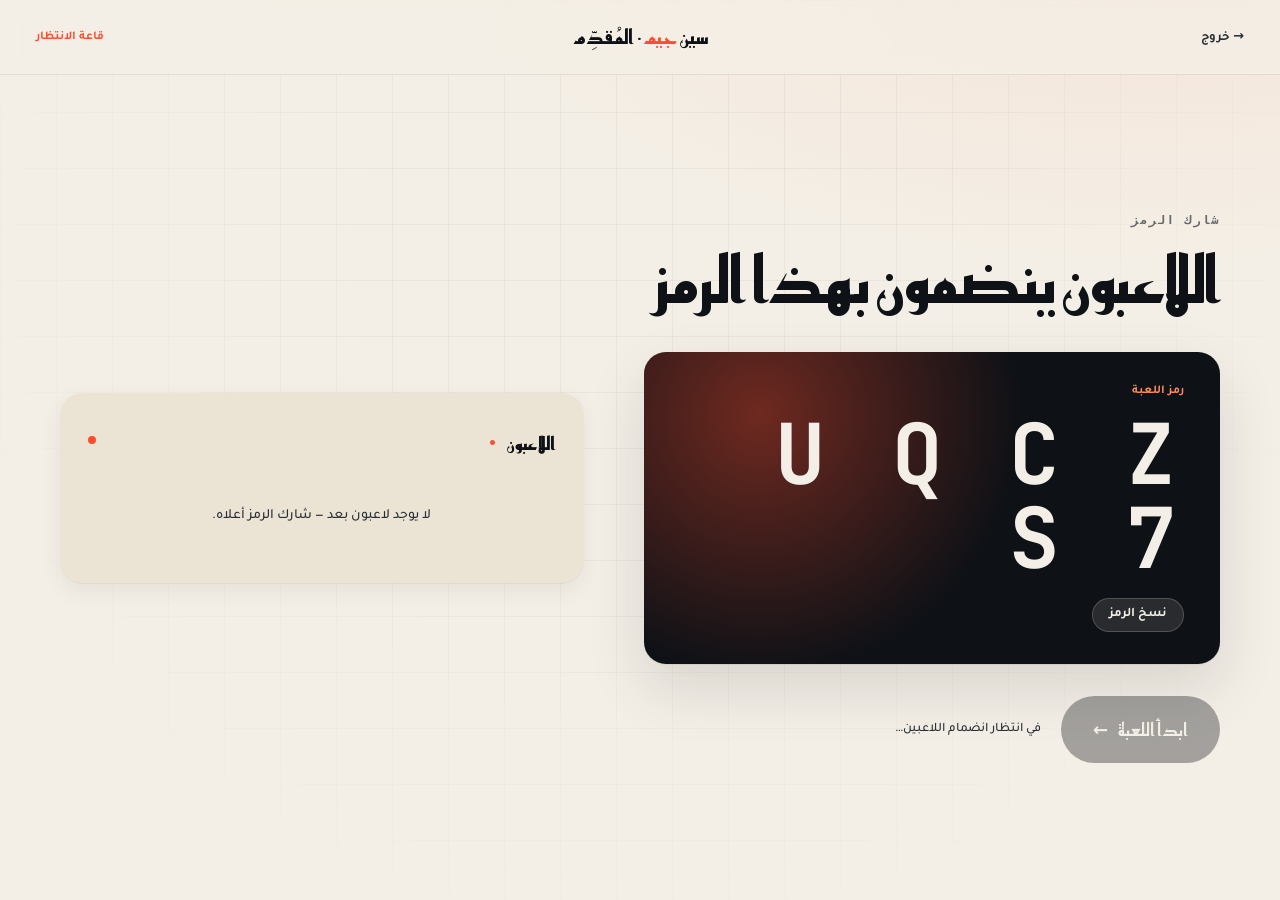
==== host.html @ e853a256 "Add files via upload" ====
<!DOCTYPE html>
<html lang="ar" dir="rtl">
<head>
<meta charset="UTF-8" />
<meta name="viewport" content="width=device-width, initial-scale=1.0" />
<title>المُقدِّم · سين جيم</title>
<link rel="preconnect" href="https://fonts.googleapis.com">
<link rel="preconnect" href="https://fonts.gstatic.com" crossorigin>
<link href="https://fonts.googleapis.com/css2?family=Tajawal:wght@400;500;700;800;900&family=Reem+Kufi:wght@400;500;700&family=JetBrains+Mono:wght@400;700&display=swap" rel="stylesheet">
<link rel="stylesheet" href="style.css" />
</head>
<body class="page-host">

<div class="bg-grid" aria-hidden="true"></div>

<!-- =========== الانتظار ============ -->
<section class="screen screen--lobby" data-screen="lobby">
  <header class="host-top">
    <a href="index.html" class="host-top__back">→ خروج</a>
    <span class="host-top__title">سين <em>جيم</em> · المُقدِّم</span>
    <span class="host-top__round">قاعة الانتظار</span>
  </header>

  <div class="lobby-grid">
    <div class="lobby-grid__left">
      <p class="eyebrow eyebrow--light">شارك الرمز</p>
      <h1 class="lobby-headline">اللاعبون ينضمون بهذا الرمز</h1>

      <div class="code-display">
        <span class="code-display__label">رمز اللعبة</span>
        <div class="code-display__digits" id="gameCodeDisplay">— — — — — —</div>
        <button class="code-display__copy" id="copyCodeBtn">نسخ الرمز</button>
      </div>

      <div class="lobby-actions">
        <button class="btn btn--primary btn--lg" id="startGameBtn" disabled>
          <span class="btn__label">ابدأ اللعبة</span>
          <span class="btn__arrow">←</span>
        </button>
        <span class="lobby-hint" id="lobbyHint">في انتظار انضمام اللاعبين…</span>
      </div>
    </div>

    <div class="lobby-grid__right">
      <div class="players-card">
        <div class="players-card__head">
          <h2>اللاعبون <span id="playerCount">٠</span></h2>
          <span class="dot dot--live"></span>
        </div>
        <ul class="players-list" id="playersList">
          <li class="players-empty">لا يوجد لاعبون بعد — شارك الرمز أعلاه.</li>
        </ul>
      </div>
    </div>
  </div>
</section>


<!-- =========== السؤال ============ -->
<section class="screen screen--question hidden" data-screen="question">
  <header class="host-top">
    <span class="host-top__round" id="qRoundLabel">السؤال ١ / ١٠</span>
    <span class="host-top__title">سين <em>جيم</em></span>
    <span class="host-top__cat" id="qCategoryBadge">الفئة</span>
  </header>

  <div class="question-stage">
    <div class="question-stage__header">
      <div class="qmeta">
        <span class="qmeta__diff" id="qDifficulty">سهل</span>
        <span class="qmeta__sep">·</span>
        <span class="qmeta__cat" id="qCategory">عام</span>
      </div>

      <div class="timer">
        <svg class="timer__ring" viewBox="0 0 120 120">
          <circle class="timer__ring-bg" cx="60" cy="60" r="54"></circle>
          <circle class="timer__ring-fg" id="timerRing" cx="60" cy="60" r="54"></circle>
        </svg>
        <span class="timer__num" id="timerNum">٢٠</span>
      </div>

      <div class="answer-counter">
        <span class="answer-counter__num" id="answerCount">٠</span>
        <span class="answer-counter__lbl">/ <span id="totalPlayers">٠</span> أجاب</span>
      </div>
    </div>

    <h1 class="question-text" id="questionText">جارٍ تحميل السؤال…</h1>
    <img class="question-image" id="questionImage" alt="" />

    <div class="options-grid" id="optionsGrid">
      <!-- الخيارات -->
    </div>

    <div class="host-controls">
      <button class="btn btn--ghost" id="showAnswerBtn">كشف الإجابة</button>
      <button class="btn btn--primary" id="nextQuestionBtn" disabled>
        <span class="btn__label">التالي ←</span>
      </button>
    </div>
  </div>
</section>


<!-- =========== كشف الإجابة ============ -->
<section class="screen screen--reveal hidden" data-screen="reveal">
  <header class="host-top">
    <span class="host-top__round">الإجابة الصحيحة</span>
    <span class="host-top__title">سين <em>جيم</em></span>
    <span class="host-top__cat">الكشف</span>
  </header>

  <div class="reveal-stage">
    <p class="eyebrow eyebrow--light">الإجابة الصحيحة هي</p>
    <h1 class="reveal-answer" id="revealAnswerText">—</h1>
    <p class="reveal-explanation" id="revealExplanation"></p>

    <div class="reveal-stats">
      <div class="reveal-stat">
        <span class="reveal-stat__num" id="correctCount">٠</span>
        <span class="reveal-stat__lbl">أجابوا صحيحاً</span>
      </div>
      <div class="reveal-stat">
        <span class="reveal-stat__num" id="wrongCount">٠</span>
        <span class="reveal-stat__lbl">أخطأوا</span>
      </div>
      <div class="reveal-stat">
        <span class="reveal-stat__num" id="avgTime">—</span>
        <span class="reveal-stat__lbl">متوسط الزمن</span>
      </div>
    </div>

    <button class="btn btn--primary btn--lg" id="showLeaderboardBtn">
      <span class="btn__label">عرض المتصدرين</span>
      <span class="btn__arrow">←</span>
    </button>
  </div>
</section>


<!-- =========== المتصدرون ============ -->
<section class="screen screen--leaderboard hidden" data-screen="leaderboard">
  <header class="host-top">
    <span class="host-top__round" id="lbRoundLabel">بعد السؤال ١</span>
    <span class="host-top__title">سين <em>جيم</em></span>
    <span class="host-top__cat">المتصدرون</span>
  </header>

  <div class="leaderboard-stage">
    <div class="podium" id="podium">
      <!-- أعلى ٣ -->
    </div>
    <ol class="rest-list" id="restList">
      <!-- البقية -->
    </ol>

    <div class="host-controls">
      <button class="btn btn--primary btn--lg" id="continueBtn">
        <span class="btn__label">السؤال التالي ←</span>
      </button>
    </div>
  </div>
</section>


<!-- =========== النهاية ============ -->
<section class="screen screen--final hidden" data-screen="final">
  <header class="host-top">
    <span class="host-top__round">انتهت اللعبة</span>
    <span class="host-top__title">سين <em>جيم</em></span>
    <span class="host-top__cat">البطل</span>
  </header>

  <div class="final-stage">
    <p class="eyebrow eyebrow--light">والبطل هو</p>
    <h1 class="champion-name" id="championName">—</h1>
    <p class="champion-score"><span id="championScore">٠</span> نقطة</p>

    <div class="podium podium--final" id="finalPodium"></div>
    <ol class="rest-list" id="finalRestList"></ol>

    <div class="host-controls">
      <button class="btn btn--ghost" id="restartBtn">إعادة اللعبة</button>
      <a class="btn btn--ghost" href="index.html">العودة للرئيسية</a>
    </div>
  </div>
</section>

<script src="questions.js"></script>
<script src="script.js"></script>
<script>
  window.QuizArena.initHost();
</script>
</body>
</html>
---- style.css ----
/* ============================================================
 * سين جيم — التنسيق
 * الطابع: تحريري × عرض مسابقات. حبر داكن على ورق دافئ، لون
 * مميز حاد، خط Reem Kufi للعناوين الكبيرة، Tajawal للنص.
 * ============================================================ */

:root {
  --ink:        #0E1116;
  --ink-soft:   #2A2F36;
  --paper:      #F4EFE6;
  --paper-2:    #EBE4D5;
  --line:       #1A1D22;
  --accent:     #FF4D2E;
  --accent-2:   #FF8C5A;
  --accent-soft:#FFE6E0;
  --success:    #16B364;
  --warn:       #F5A524;
  --gold:       #E5B73B;
  --silver:     #C2C7CE;
  --bronze:     #C77B45;

  --font-display: "Reem Kufi", "Tajawal", system-ui, sans-serif;
  --font-body:    "Tajawal", system-ui, sans-serif;
  --font-mono:    "JetBrains Mono", ui-monospace, monospace;

  --radius-sm: 8px;
  --radius:    14px;
  --radius-lg: 22px;

  --shadow-soft:  0 1px 0 rgba(14,17,22,.05), 0 8px 24px rgba(14,17,22,.06);
  --shadow-deep:  0 1px 0 rgba(14,17,22,.06), 0 24px 60px rgba(14,17,22,.12);
}

* { box-sizing: border-box; }
html, body { margin: 0; padding: 0; }

body {
  font-family: var(--font-body);
  background: var(--paper);
  color: var(--ink);
  -webkit-font-smoothing: antialiased;
  min-height: 100vh;
  overflow-x: hidden;
  font-weight: 500;
}

.hidden { display: none !important; }

/* =========== خلفية زخرفية =========== */
.bg-grid {
  position: fixed; inset: 0;
  background-image:
    linear-gradient(rgba(14,17,22,.045) 1px, transparent 1px),
    linear-gradient(90deg, rgba(14,17,22,.045) 1px, transparent 1px);
  background-size: 56px 56px;
  pointer-events: none;
  z-index: 0;
  mask-image: radial-gradient(ellipse at 50% 30%, black 30%, transparent 80%);
}
.bg-grid--player {
  background-size: 32px 32px;
  mask-image: radial-gradient(ellipse at 50% 0%, black 20%, transparent 80%);
}
.bg-blob {
  position: fixed;
  width: 600px; height: 600px;
  border-radius: 50%;
  filter: blur(120px);
  pointer-events: none;
  z-index: 0;
  opacity: .5;
}
.bg-blob--1 {
  background: var(--accent);
  top: -200px; left: -200px;
}
.bg-blob--2 {
  background: var(--gold);
  bottom: -200px; right: -200px;
  opacity: .3;
}

/* =========== مساعدات الطباعة =========== */
.eyebrow {
  font-family: var(--font-mono);
  font-size: 12px;
  letter-spacing: .14em;
  color: var(--ink-soft);
  margin: 0 0 18px;
  font-weight: 700;
}
.eyebrow--light { color: var(--ink-soft); opacity: .7; }
em {
  font-family: var(--font-display);
  font-style: normal;
  font-weight: 700;
  color: var(--accent);
}

/* =========== الشريط العلوي =========== */
.topbar {
  position: relative;
  z-index: 5;
  display: flex; justify-content: space-between; align-items: center;
  padding: 24px 40px;
  border-bottom: 1px solid rgba(14,17,22,.08);
}
.brand {
  display: flex; align-items: center; gap: 12px;
  font-weight: 800; font-size: 22px;
  font-family: var(--font-display);
}
.brand__mark { color: var(--accent); font-size: 22px; }
.topbar__meta { display: flex; align-items: center; gap: 10px; }
.topbar__label {
  font-size: 12px;
  color: var(--ink-soft);
  font-weight: 500;
}
.dot {
  display: inline-block; width: 8px; height: 8px; border-radius: 50%;
  background: var(--ink-soft);
}
.dot--live {
  background: var(--accent);
  box-shadow: 0 0 0 0 rgba(255,77,46,.6);
  animation: pulse 1.6s infinite;
}
@keyframes pulse {
  0%   { box-shadow: 0 0 0 0   rgba(255,77,46,.6); }
  70%  { box-shadow: 0 0 0 14px rgba(255,77,46,0); }
  100% { box-shadow: 0 0 0 0   rgba(255,77,46,0); }
}

/* =========== الصفحة الرئيسية =========== */
.landing {
  position: relative; z-index: 2;
  display: grid;
  grid-template-columns: 1.3fr 1fr;
  gap: 60px;
  padding: 80px 40px 60px;
  max-width: 1400px;
  margin: 0 auto;
}
.headline {
  font-family: var(--font-display);
  font-size: clamp(44px, 6.5vw, 96px);
  line-height: 1.05;
  letter-spacing: -0.02em;
  font-weight: 700;
  margin: 0 0 28px;
}
.lede {
  font-size: 19px;
  line-height: 1.8;
  color: var(--ink-soft);
  max-width: 540px;
  margin: 0 0 36px;
  font-weight: 500;
}
.cta-row {
  display: flex; gap: 14px; flex-wrap: wrap;
  margin-bottom: 56px;
}
.feature-row {
  list-style: none; padding: 0; margin: 0;
  display: flex; flex-wrap: wrap; gap: 24px 36px;
  font-size: 14px;
  color: var(--ink-soft);
  font-weight: 500;
}
.feature-row__num { color: var(--accent); margin-left: 8px; font-weight: 700; }

.panel-card {
  background: var(--ink);
  color: var(--paper);
  border-radius: var(--radius-lg);
  padding: 28px;
  box-shadow: var(--shadow-deep);
  position: relative;
  overflow: hidden;
}
.panel-card::after {
  content: "";
  position: absolute; top: -40px; left: -40px;
  width: 160px; height: 160px;
  background: var(--accent);
  border-radius: 50%; filter: blur(60px); opacity: .5;
}
.panel-card__head {
  display: flex; justify-content: space-between; align-items: center;
  margin-bottom: 20px;
  font-size: 12px;
  font-weight: 700;
}
.panel-card__tag { color: var(--accent-2); }
.panel-card__time { color: rgba(244,239,230,.6); }
.steps { list-style: none; padding: 0; margin: 0; display: flex; flex-direction: column; gap: 18px; }
.steps li { display: flex; gap: 14px; align-items: flex-start; }
.step__num {
  flex-shrink: 0;
  width: 28px; height: 28px; border-radius: 50%;
  background: var(--accent); color: var(--ink);
  font-family: var(--font-display);
  font-weight: 700; font-size: 16px;
  display: grid; place-items: center;
}
.steps h3 {
  margin: 0 0 4px;
  font-family: var(--font-display);
  font-size: 18px; font-weight: 600;
}
.steps p  { margin: 0; font-size: 14px; color: rgba(244,239,230,.65); line-height: 1.7; }

.panel-stats {
  margin-top: 20px;
  display: grid; grid-template-columns: repeat(3, 1fr);
  gap: 12px;
}
.stat {
  background: var(--paper-2);
  border-radius: var(--radius);
  padding: 18px 16px;
  text-align: center;
}
.stat__num {
  display: block;
  font-family: var(--font-display);
  font-size: 38px; line-height: 1;
  color: var(--accent);
  margin-bottom: 4px;
  font-weight: 700;
}
.stat__label {
  font-size: 12px;
  color: var(--ink-soft);
  font-weight: 600;
}

.footer {
  position: relative; z-index: 2;
  display: flex; justify-content: space-between;
  padding: 24px 40px;
  border-top: 1px solid rgba(14,17,22,.08);
  font-size: 12px;
  color: var(--ink-soft);
  font-weight: 500;
}

/* =========== الأزرار =========== */
.btn {
  display: inline-flex; align-items: center; gap: 10px;
  padding: 16px 26px;
  border-radius: 999px;
  border: none;
  background: transparent;
  font-family: var(--font-display);
  font-weight: 600;
  font-size: 16px;
  cursor: pointer;
  text-decoration: none;
  transition: transform .2s, background .2s, color .2s, box-shadow .2s;
  user-select: none;
  white-space: nowrap;
}
.btn__arrow {
  transition: transform .2s;
  display: inline-block;
}
.btn:hover .btn__arrow { transform: translateX(-4px); }
.btn--primary {
  background: var(--ink);
  color: var(--paper);
}
.btn--primary:hover { background: var(--accent); color: var(--ink); }
.btn--ghost {
  background: var(--paper-2);
  color: var(--ink);
  border: 1px solid rgba(14,17,22,.1);
}
.btn--ghost:hover { background: var(--ink); color: var(--paper); border-color: var(--ink); }
.btn--lg { padding: 20px 32px; font-size: 18px; }
.btn--full { width: 100%; justify-content: center; }
.btn:disabled {
  opacity: .35;
  cursor: not-allowed;
  pointer-events: none;
}

/* ============================================================
 * صفحة المُقدِّم
 * ============================================================ */
.page-host {
  min-height: 100vh;
  background:
    radial-gradient(1200px 600px at 90% -10%, rgba(255,77,46,.08), transparent 60%),
    var(--paper);
}
.screen {
  position: relative; z-index: 2;
  min-height: 100vh;
  display: flex; flex-direction: column;
}
.host-top {
  display: grid;
  grid-template-columns: 1fr 2fr 1fr;
  align-items: center;
  padding: 22px 36px;
  border-bottom: 1px solid rgba(14,17,22,.08);
  background: rgba(244,239,230,.7);
  backdrop-filter: blur(8px);
}
.host-top__back {
  font-size: 13px;
  color: var(--ink-soft);
  text-decoration: none;
  font-weight: 600;
}
.host-top__back:hover { color: var(--accent); }
.host-top__title {
  text-align: center;
  font-family: var(--font-display);
  font-weight: 700;
  font-size: 20px;
}
.host-top__round, .host-top__cat {
  font-size: 12px;
  color: var(--accent);
  font-weight: 700;
  text-align: left;
}
.host-top__round:first-child { text-align: right; }

/* ---- قاعة الانتظار ---- */
.lobby-grid {
  flex: 1;
  display: grid; grid-template-columns: 1.1fr 1fr;
  gap: 60px;
  padding: 60px 60px;
  max-width: 1500px; margin: 0 auto; width: 100%;
  align-items: center;
}
.lobby-headline {
  font-family: var(--font-display);
  font-size: clamp(38px, 5vw, 68px);
  line-height: 1.1; letter-spacing: -0.02em;
  margin: 0 0 36px; font-weight: 700;
}
.code-display {
  background: var(--ink); color: var(--paper);
  border-radius: var(--radius-lg);
  padding: 32px 36px;
  margin-bottom: 32px;
  box-shadow: var(--shadow-deep);
  position: relative; overflow: hidden;
}
.code-display::before {
  content: "";
  position: absolute; inset: 0;
  background: radial-gradient(circle at 20% 20%, rgba(255,77,46,.4), transparent 50%);
  pointer-events: none;
}
.code-display__label {
  position: relative;
  display: block;
  font-size: 12px;
  color: var(--accent-2);
  margin-bottom: 14px;
  font-weight: 700;
}
.code-display__digits {
  position: relative;
  font-family: var(--font-mono);
  font-size: clamp(48px, 7vw, 84px);
  font-weight: 700;
  letter-spacing: 0.1em;
  line-height: 1;
  direction: ltr;
  text-align: right;
}
.code-display__copy {
  position: relative;
  margin-top: 18px;
  background: rgba(244,239,230,.12);
  color: var(--paper);
  border: 1px solid rgba(244,239,230,.2);
  padding: 8px 16px; border-radius: 999px;
  font-family: var(--font-body);
  font-size: 13px; font-weight: 600;
  cursor: pointer;
  transition: background .2s;
}
.code-display__copy:hover { background: var(--accent); color: var(--ink); border-color: var(--accent); }

.lobby-actions { display: flex; align-items: center; gap: 20px; flex-wrap: wrap; }
.lobby-hint {
  font-size: 13px;
  color: var(--ink-soft);
  font-weight: 500;
}

.players-card {
  background: var(--paper-2);
  border-radius: var(--radius-lg);
  padding: 28px;
  box-shadow: var(--shadow-soft);
  height: 100%;
  max-height: 70vh;
  display: flex; flex-direction: column;
}
.players-card__head {
  display: flex; justify-content: space-between; align-items: center;
  margin-bottom: 18px;
}
.players-card__head h2 {
  margin: 0;
  font-family: var(--font-display);
  font-size: 18px; font-weight: 700;
}
.players-card__head h2 span {
  color: var(--accent); margin-right: 6px;
  font-size: 26px; font-weight: 700;
}
.players-list {
  list-style: none; padding: 0; margin: 0;
  display: grid; grid-template-columns: repeat(auto-fill, minmax(140px, 1fr));
  gap: 10px;
  overflow-y: auto;
}
.players-empty {
  grid-column: 1 / -1;
  padding: 30px; text-align: center;
  color: var(--ink-soft); font-size: 14px;
  font-weight: 500;
}
.player-pill {
  background: var(--paper);
  border: 1px solid rgba(14,17,22,.06);
  border-radius: 999px;
  padding: 8px 8px 8px 14px;
  display: flex; align-items: center; gap: 10px;
  animation: pillIn .4s both;
  animation-delay: calc(var(--i, 0) * 0.04s);
}
@keyframes pillIn {
  from { opacity: 0; transform: translateY(8px) scale(.96); }
  to   { opacity: 1; transform: translateY(0) scale(1); }
}
.player-pill__avatar {
  width: 28px; height: 28px; border-radius: 50%;
  background: var(--accent); color: var(--ink);
  display: grid; place-items: center;
  font-weight: 700; font-size: 13px;
  font-family: var(--font-display);
}
.player-pill__name {
  font-size: 14px; font-weight: 600;
  white-space: nowrap; overflow: hidden; text-overflow: ellipsis;
}

/* ---- السؤال ---- */
.question-stage {
  flex: 1;
  padding: 40px 60px 60px;
  max-width: 1400px; margin: 0 auto; width: 100%;
  display: flex; flex-direction: column;
}
.question-stage__header {
  display: grid; grid-template-columns: 1fr auto 1fr;
  align-items: center;
  margin-bottom: 32px;
}
.qmeta {
  display: flex; align-items: center; gap: 10px;
  font-size: 14px;
  font-weight: 600;
}
.qmeta__diff {
  background: var(--ink); color: var(--paper);
  padding: 4px 12px; border-radius: 4px;
  font-weight: 700;
}
.qmeta__sep { color: var(--ink-soft); }
.qmeta__cat { color: var(--ink-soft); }

.timer {
  position: relative; width: 120px; height: 120px;
  display: grid; place-items: center;
  margin: 0 auto;
}
.timer__ring { width: 120px; height: 120px; transform: rotate(-90deg); }
.timer__ring-bg { fill: none; stroke: rgba(14,17,22,.08); stroke-width: 8; }
.timer__ring-fg {
  fill: none; stroke: var(--accent); stroke-width: 8;
  stroke-linecap: round;
  transition: stroke-dashoffset .1s linear;
}
.timer__num {
  position: absolute;
  font-family: var(--font-display);
  font-size: 44px; font-weight: 700;
}

.answer-counter {
  text-align: left;
  display: flex; align-items: baseline; gap: 10px; justify-content: flex-start;
}
.answer-counter__num {
  font-family: var(--font-display);
  font-weight: 700;
  font-size: 56px; line-height: 1; color: var(--accent);
}
.answer-counter__lbl {
  font-size: 13px;
  color: var(--ink-soft);
  font-weight: 500;
}

.question-text {
  font-family: var(--font-display);
  font-size: clamp(32px, 4.5vw, 60px);
  line-height: 1.2;
  font-weight: 700;
  margin: 0 0 32px;
  max-width: 1100px;
}
.question-image {
  display: none;
  max-height: 240px; max-width: 100%;
  border-radius: var(--radius);
  margin-bottom: 24px;
}

.options-grid {
  display: grid;
  grid-template-columns: repeat(2, 1fr);
  gap: 16px;
  margin-bottom: 32px;
}
.option-card {
  background: var(--paper-2);
  border: 2px solid transparent;
  border-radius: var(--radius);
  padding: 26px 28px;
  display: flex; align-items: center; gap: 18px;
  font-family: var(--font-display);
  font-size: clamp(20px, 2vw, 26px); font-weight: 600;
  transition: all .25s;
  animation: optIn .5s both;
  animation-delay: calc(var(--i, 0) * 0.08s);
}
@keyframes optIn {
  from { opacity: 0; transform: translateY(14px); }
  to   { opacity: 1; transform: translateY(0); }
}
.option-card__letter {
  width: 44px; height: 44px; border-radius: 12px;
  background: var(--ink); color: var(--paper);
  display: grid; place-items: center;
  font-family: var(--font-display);
  font-weight: 700;
  font-size: 22px; flex-shrink: 0;
}
.option-card--correct {
  background: #DDF5E5;
  border-color: var(--success);
  animation: correctPulse .6s;
}
.option-card--correct .option-card__letter { background: var(--success); }
.option-card--wrong {
  background: var(--paper-2);
  opacity: .35;
}
@keyframes correctPulse {
  0%   { transform: scale(1); }
  40%  { transform: scale(1.04); }
  100% { transform: scale(1); }
}

.host-controls {
  display: flex; gap: 14px; justify-content: flex-start;
  margin-top: auto;
}

/* ---- كشف الإجابة ---- */
.reveal-stage {
  flex: 1;
  display: flex; flex-direction: column; align-items: center;
  justify-content: center;
  padding: 40px 60px;
  text-align: center;
}
.reveal-answer {
  font-family: var(--font-display);
  font-size: clamp(56px, 8vw, 130px);
  font-weight: 700;
  line-height: 1.05;
  margin: 0 0 20px;
  color: var(--success);
  animation: revealPop .7s cubic-bezier(.34,1.56,.64,1);
}
@keyframes revealPop {
  from { opacity: 0; transform: scale(.7); }
  to   { opacity: 1; transform: scale(1); }
}
.reveal-explanation {
  max-width: 720px;
  font-size: 19px; line-height: 1.8;
  color: var(--ink-soft);
  margin: 0 0 50px;
  font-weight: 500;
}
.reveal-stats {
  display: grid; grid-template-columns: repeat(3, 1fr);
  gap: 40px;
  margin-bottom: 50px;
}
.reveal-stat__num {
  display: block;
  font-family: var(--font-display);
  font-weight: 700;
  font-size: 64px; line-height: 1;
  color: var(--accent);
  margin-bottom: 6px;
}
.reveal-stat__lbl {
  font-size: 13px;
  color: var(--ink-soft);
  font-weight: 600;
}

/* ---- المتصدرون ---- */
.leaderboard-stage {
  flex: 1;
  padding: 40px 60px;
  max-width: 1300px; margin: 0 auto; width: 100%;
  display: flex; flex-direction: column;
}
.podium {
  display: grid;
  grid-template-columns: repeat(3, 1fr);
  gap: 20px;
  align-items: end;
  margin-bottom: 40px;
}
.podium__col {
  background: var(--paper-2);
  border-radius: var(--radius-lg);
  padding: 24px 18px;
  text-align: center;
  animation: podiumIn .6s both;
  animation-delay: calc(var(--i, 0) * 0.15s);
  position: relative;
}
@keyframes podiumIn {
  from { opacity: 0; transform: translateY(30px); }
  to   { opacity: 1; transform: translateY(0); }
}
.podium__col--p1 {
  background: var(--ink);
  color: var(--paper);
  padding: 36px 24px 30px;
  transform: scale(1.08);
}
.podium__col--p1 .podium__plinth { background: var(--gold); color: var(--ink); }
.podium__col--p2 .podium__plinth { background: var(--silver); }
.podium__col--p3 .podium__plinth { background: var(--bronze); color: var(--paper); }
.podium__crown { font-size: 28px; margin-bottom: 8px; min-height: 32px; }
.podium__avatar {
  width: 72px; height: 72px; border-radius: 50%;
  background: var(--accent); color: var(--ink);
  display: grid; place-items: center;
  font-family: var(--font-display);
  font-weight: 700; font-size: 32px;
  margin: 0 auto 14px;
}
.podium__col--p1 .podium__avatar {
  background: var(--accent);
  box-shadow: 0 0 0 4px rgba(255,77,46,.25);
}
.podium__name {
  font-family: var(--font-display);
  font-size: 18px; font-weight: 700;
  margin-bottom: 6px;
  white-space: nowrap; overflow: hidden; text-overflow: ellipsis;
}
.podium__score {
  font-family: var(--font-display);
  font-weight: 700;
  font-size: 38px; color: var(--accent);
  margin-bottom: 14px; line-height: 1;
}
.podium__col--p1 .podium__score { color: var(--accent-2); }
.podium__plinth {
  display: inline-block;
  padding: 4px 12px; border-radius: 6px;
  background: var(--ink); color: var(--paper);
  font-family: var(--font-display);
  font-weight: 700; font-size: 14px;
  direction: ltr;
}

.rest-list {
  list-style: none; padding: 0; margin: 0 0 24px;
  display: flex; flex-direction: column; gap: 8px;
}
.rest-row {
  display: grid;
  grid-template-columns: 60px 1fr auto;
  align-items: center;
  background: var(--paper-2);
  border-radius: var(--radius);
  padding: 14px 20px;
  font-size: 16px;
  animation: rowIn .4s both;
  animation-delay: calc(var(--i, 0) * 0.05s);
}
@keyframes rowIn {
  from { opacity: 0; transform: translateX(12px); }
  to   { opacity: 1; transform: translateX(0); }
}
.rest-row__rank {
  font-family: var(--font-display);
  font-weight: 700;
  color: var(--ink-soft);
  direction: ltr;
}
.rest-row__name { font-weight: 600; }
.rest-row__score {
  font-family: var(--font-display);
  font-weight: 700;
  font-size: 24px; color: var(--accent);
  display: flex; flex-direction: column; align-items: flex-end;
}
.rest-row__score em {
  font-family: var(--font-body);
  font-style: normal;
  font-size: 12px; color: var(--ink-soft);
  font-weight: 500;
}

/* ---- النهاية ---- */
.final-stage {
  flex: 1;
  padding: 40px 60px 80px;
  max-width: 1200px; margin: 0 auto; width: 100%;
  text-align: center;
}
.champion-name {
  font-family: var(--font-display);
  font-size: clamp(60px, 10vw, 150px);
  font-weight: 700;
  line-height: 1.05; margin: 0 0 16px;
  background: linear-gradient(135deg, var(--accent), var(--gold));
  -webkit-background-clip: text;
  background-clip: text;
  -webkit-text-fill-color: transparent;
  animation: revealPop .9s cubic-bezier(.34,1.56,.64,1);
}
.champion-score {
  font-family: var(--font-display);
  font-size: 36px; margin: 0 0 60px;
  color: var(--ink-soft);
  font-weight: 600;
}
.champion-score span { color: var(--accent); font-size: 56px; font-weight: 700; }
.podium--final { margin-bottom: 40px; }

/* ============================================================
 * صفحة اللاعب
 * ============================================================ */
.page-player {
  min-height: 100vh;
  min-height: 100dvh;
  background: var(--paper);
}
.pscreen {
  position: relative; z-index: 2;
  min-height: 100vh;
  min-height: 100dvh;
  padding: 24px;
  display: flex; flex-direction: column;
}
.player-back {
  position: absolute; top: 18px; right: 20px;
  font-size: 12px;
  color: var(--ink-soft);
  text-decoration: none;
  font-weight: 600;
}

/* ---- الانضمام ---- */
.pjoin {
  margin: auto 0;
  width: 100%;
  max-width: 420px;
  align-self: center;
  padding: 20px 0;
}
.pbrand {
  font-family: var(--font-display);
  font-size: 14px; font-weight: 700;
  color: var(--accent);
  margin-bottom: 24px; display: block;
}
.pjoin__title {
  font-family: var(--font-display);
  font-size: 44px; font-weight: 700;
  line-height: 1.1; margin: 0 0 32px;
}
.pinput { margin-bottom: 18px; }
.pinput label {
  display: block;
  font-size: 13px;
  color: var(--ink-soft);
  margin-bottom: 8px;
  font-weight: 600;
}
.pinput input {
  width: 100%;
  background: var(--paper-2);
  border: 2px solid transparent;
  border-radius: var(--radius);
  padding: 18px 20px;
  font-family: var(--font-body);
  font-size: 22px; font-weight: 600;
  color: var(--ink);
  outline: none;
  transition: border-color .2s, background .2s;
}
.pinput input:focus {
  border-color: var(--ink);
  background: var(--paper);
}
#codeInput {
  font-family: var(--font-mono);
  letter-spacing: 0.18em;
  text-transform: uppercase;
  font-size: 28px;
  text-align: center;
}
.pjoin__hint {
  margin: 14px 0 0;
  font-size: 13px;
  color: var(--ink-soft);
  min-height: 18px;
  font-weight: 500;
}
.pjoin__hint--err { color: var(--accent); }

/* ---- الانتظار ---- */
.pwait, .psubmitted, .pfinal {
  margin: auto;
  text-align: center;
  max-width: 360px;
}
.pwait__pulse {
  width: 80px; height: 80px;
  border-radius: 50%;
  background: var(--accent);
  margin: 0 auto 30px;
  animation: bigPulse 1.6s ease-in-out infinite;
}
@keyframes bigPulse {
  0%, 100% { transform: scale(1); opacity: 1; }
  50%      { transform: scale(1.2); opacity: .6; }
}
.pwait__name {
  font-family: var(--font-display);
  font-size: 44px; font-weight: 700;
  margin: 0 0 12px;
}
.pwait__msg {
  color: var(--ink-soft); font-size: 16px;
  margin: 0 0 24px; line-height: 1.7;
  font-weight: 500;
}
.pwait__dots {
  display: flex; gap: 8px; justify-content: center;
}
.pwait__dots span {
  width: 8px; height: 8px; border-radius: 50%;
  background: var(--ink-soft);
  animation: dotJump 1.2s infinite;
}
.pwait__dots span:nth-child(2) { animation-delay: .2s; }
.pwait__dots span:nth-child(3) { animation-delay: .4s; }
@keyframes dotJump {
  0%, 60%, 100% { transform: translateY(0); opacity: .4; }
  30%           { transform: translateY(-6px); opacity: 1; }
}

/* ---- الإجابة ---- */
.pheader {
  display: flex; justify-content: space-between; align-items: center;
  padding: 6px 4px 14px;
}
.pheader__name {
  font-family: var(--font-display);
  font-weight: 700; font-size: 17px;
}
.pheader__score {
  font-family: var(--font-display);
  font-size: 14px; font-weight: 700;
  background: var(--ink); color: var(--paper);
  padding: 6px 14px; border-radius: 999px;
}
.pheader__score span { color: var(--accent-2); }

.pquestion { flex: 1; display: flex; flex-direction: column; }

.ptimer {
  position: relative;
  height: 8px;
  background: rgba(14,17,22,.08);
  border-radius: 999px;
  margin-bottom: 18px;
  overflow: hidden;
}
.ptimer__bar {
  position: absolute; inset: 0;
  background: var(--accent);
  transform-origin: right;
  transform: scaleX(1);
  transition: transform .1s linear;
}
.ptimer__num {
  position: absolute; left: 0; top: 14px;
  font-family: var(--font-display);
  font-size: 13px; font-weight: 700;
  color: var(--ink-soft);
}
.pquestion__hint {
  font-size: 13px;
  color: var(--ink-soft);
  margin: 14px 0 18px;
  font-weight: 600;
}
.poptions {
  display: grid;
  grid-template-columns: 1fr 1fr;
  gap: 12px;
  flex: 1;
}
.poption {
  border: none; border-radius: var(--radius);
  background: var(--paper-2);
  color: var(--ink);
  padding: 22px 16px;
  font-family: var(--font-display);
  font-size: 18px; font-weight: 600;
  cursor: pointer;
  display: flex; flex-direction: column; gap: 10px; align-items: flex-start;
  text-align: right;
  transition: transform .15s, background .2s;
  animation: optIn .4s both;
  animation-delay: calc(var(--i, 0) * 0.08s);
  min-height: 120px;
}
.poption:active { transform: scale(.97); }
.poption__letter {
  font-family: var(--font-display);
  font-size: 16px; font-weight: 700;
  background: var(--ink); color: var(--paper);
  width: 32px; height: 32px; border-radius: 8px;
  display: grid; place-items: center;
}
.poption__text { line-height: 1.4; }

.poption--a { background: #FFD8CE; }
.poption--b { background: #FFE7B5; }
.poption--c { background: #C9E8C8; }
.poption--d { background: #C8DCFF; }
.poption--a .poption__letter { background: #C53C1A; color: #fff; }
.poption--b .poption__letter { background: #B07A18; color: #fff; }
.poption--c .poption__letter { background: #1F7A30; color: #fff; }
.poption--d .poption__letter { background: #2658B5; color: #fff; }

.poption--selected {
  outline: 4px solid var(--ink);
  outline-offset: -4px;
}
.poption:disabled { cursor: default; opacity: .55; }
.poption--selected { opacity: 1 !important; }

/* ---- تم الإرسال ---- */
.psubmitted__check {
  width: 96px; height: 96px; border-radius: 50%;
  background: var(--success); color: white;
  display: grid; place-items: center;
  font-size: 56px; font-weight: 700;
  margin: 0 auto 24px;
  animation: revealPop .6s cubic-bezier(.34,1.56,.64,1);
}
.psubmitted h1 {
  font-family: var(--font-display);
  font-size: 36px; font-weight: 700;
  margin: 0 0 12px;
}

/* ---- النتيجة ---- */
.presult {
  margin: auto;
  text-align: center;
  max-width: 360px;
  padding: 40px 24px;
  border-radius: var(--radius-lg);
  background: var(--paper-2);
  width: 100%;
  animation: revealPop .6s cubic-bezier(.34,1.56,.64,1);
}
.presult--correct { background: #DDF5E5; }
.presult--wrong   { background: #FFE0DA; }
.presult--missed  { background: var(--paper-2); }

.presult__icon {
  width: 80px; height: 80px; border-radius: 50%;
  margin: 0 auto 20px;
  display: grid; place-items: center;
  font-size: 44px; font-weight: 700;
  color: white;
  background: var(--ink-soft);
}
.presult--correct .presult__icon { background: var(--success); }
.presult--wrong .presult__icon   { background: var(--accent); }
.presult__verdict {
  font-family: var(--font-display);
  font-size: 36px; font-weight: 700;
  margin: 0 0 8px;
}
.presult__points {
  font-family: var(--font-display);
  font-weight: 700;
  font-size: 32px; margin: 0 0 24px;
  color: var(--accent);
}
.presult--correct .presult__points { color: var(--success); }
.presult__rank {
  display: inline-flex; gap: 10px; align-items: baseline;
  background: var(--paper); padding: 12px 20px;
  border-radius: 999px;
  margin-bottom: 14px;
}
.presult__rank span {
  font-size: 13px;
  color: var(--ink-soft);
  font-weight: 600;
}
.presult__rank strong {
  font-family: var(--font-display);
  font-size: 22px; font-weight: 700;
  direction: ltr;
}
.presult__total {
  font-size: 14px;
  color: var(--ink-soft); margin: 0;
  font-weight: 500;
}
.presult__total strong {
  color: var(--ink); font-size: 17px;
  margin-right: 6px;
  font-family: var(--font-display);
  font-weight: 700;
}

/* ---- نهاية اللاعب ---- */
.pfinal h1 {
  font-family: var(--font-display);
  font-size: 96px; font-weight: 700;
  line-height: 1;
  margin: 0 0 6px;
  background: linear-gradient(135deg, var(--accent), var(--gold));
  -webkit-background-clip: text; background-clip: text;
  -webkit-text-fill-color: transparent;
  direction: ltr;
}
.pfinal__name {
  font-family: var(--font-display);
  font-size: 28px; font-weight: 700;
  margin: 0 0 4px;
}
.pfinal__score {
  font-family: var(--font-display);
  font-weight: 700;
  font-size: 32px; color: var(--accent); margin: 0 0 8px;
}
.pfinal__correct {
  font-size: 13px;
  color: var(--ink-soft);
  margin: 0 0 36px;
  font-weight: 500;
}

/* =========== تجاوب =========== */
@media (max-width: 1100px) {
  .landing { grid-template-columns: 1fr; padding: 50px 24px; gap: 40px; }
  .lobby-grid { grid-template-columns: 1fr; padding: 40px 24px; gap: 30px; }
  .question-stage { padding: 20px 24px 30px; }
  .question-stage__header { gap: 20px; margin-bottom: 24px; }
  .timer { width: 100px; height: 100px; }
  .timer__ring { width: 100px; height: 100px; }
  .timer__num { font-size: 36px; }
  .options-grid { grid-template-columns: 1fr; }
  .leaderboard-stage, .reveal-stage, .final-stage { padding: 24px; }
  .reveal-stats { grid-template-columns: 1fr; gap: 20px; }
  .topbar { padding: 18px 22px; }
  .footer { padding: 18px 22px; flex-direction: column; gap: 6px; }
  .host-top { padding: 16px 22px; grid-template-columns: 1fr 1fr 1fr; }
  .host-top__title { font-size: 14px; }
  .podium { grid-template-columns: 1fr; }
  .podium__col--p1 { transform: none; }
}

@media (max-width: 600px) {
  .pscreen { padding: 18px; }
  .pjoin__title { font-size: 36px; }
  .poptions { grid-template-columns: 1fr; }
  .poption { min-height: 70px; flex-direction: row; align-items: center; }
  .pfinal h1 { font-size: 72px; }
}
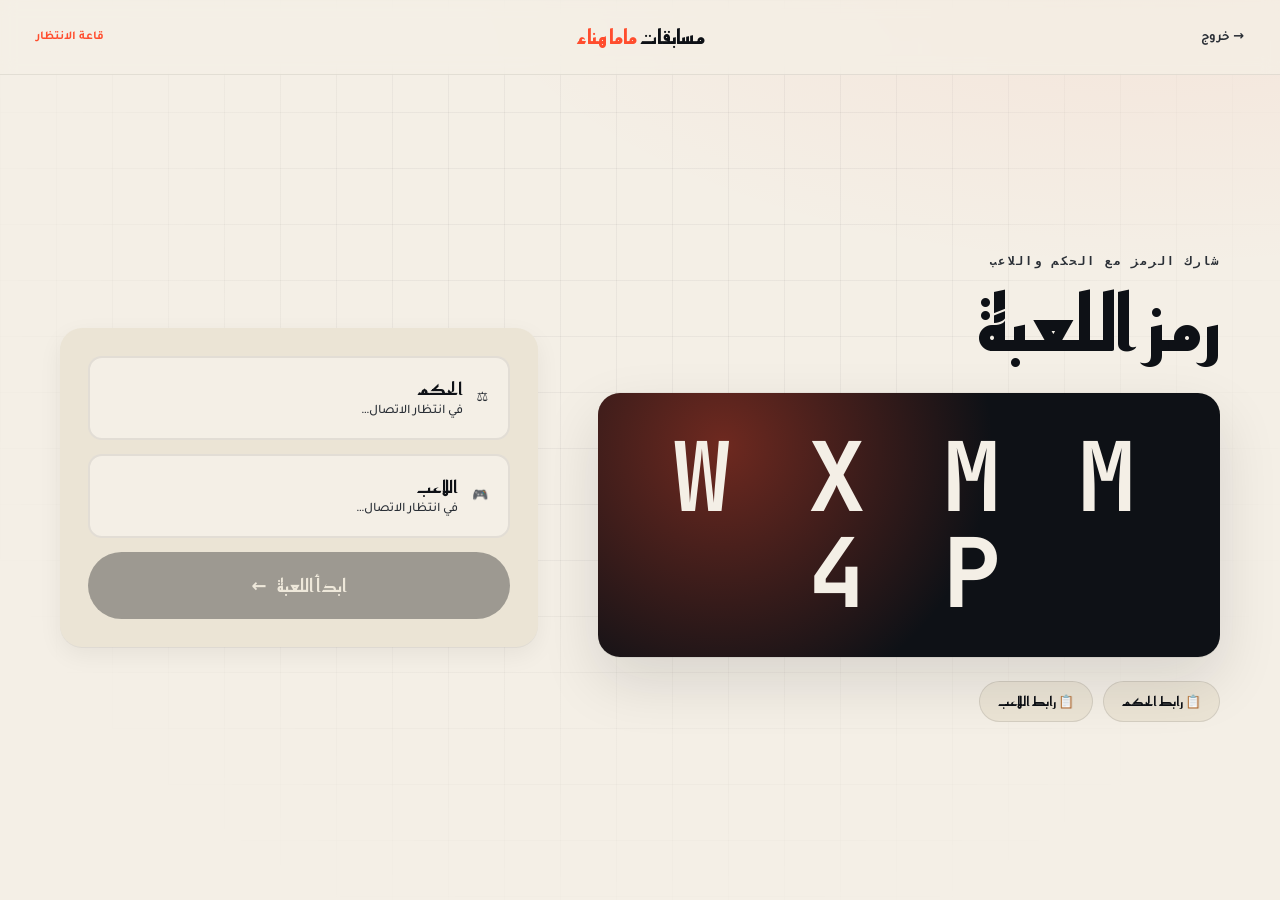
==== commit 96792757: "Add files via upload" ====
--- a/host.html
+++ b/host.html
@@ -3,7 +3,7 @@
 <head>
 <meta charset="UTF-8" />
 <meta name="viewport" content="width=device-width, initial-scale=1.0" />
-<title>المُقدِّم · سين جيم</title>
+<title>الشاشة الرئيسية · مسابقات ماما هناء</title>
 <link rel="preconnect" href="https://fonts.googleapis.com">
 <link rel="preconnect" href="https://fonts.gstatic.com" crossorigin>
 <link href="https://fonts.googleapis.com/css2?family=Tajawal:wght@400;500;700;800;900&family=Reem+Kufi:wght@400;500;700&family=JetBrains+Mono:wght@400;700&display=swap" rel="stylesheet">
@@ -13,152 +13,120 @@
 
 <div class="bg-grid" aria-hidden="true"></div>
 
-<!-- =========== الانتظار ============ -->
+<!-- =========== قاعة الانتظار ============ -->
 <section class="screen screen--lobby" data-screen="lobby">
   <header class="host-top">
     <a href="index.html" class="host-top__back">→ خروج</a>
-    <span class="host-top__title">سين <em>جيم</em> · المُقدِّم</span>
+    <span class="host-top__title">مسابقات <em>ماما هناء</em></span>
     <span class="host-top__round">قاعة الانتظار</span>
   </header>
 
-  <div class="lobby-grid">
-    <div class="lobby-grid__left">
-      <p class="eyebrow eyebrow--light">شارك الرمز</p>
-      <h1 class="lobby-headline">اللاعبون ينضمون بهذا الرمز</h1>
+  <div class="lobby-wrap">
+    <div class="lobby-left">
+      <p class="eyebrow">شارك الرمز مع الحكم واللاعب</p>
+      <h1 class="lobby-headline">رمز اللعبة</h1>
 
       <div class="code-display">
-        <span class="code-display__label">رمز اللعبة</span>
         <div class="code-display__digits" id="gameCodeDisplay">— — — — — —</div>
-        <button class="code-display__copy" id="copyCodeBtn">نسخ الرمز</button>
       </div>
 
-      <div class="lobby-actions">
-        <button class="btn btn--primary btn--lg" id="startGameBtn" disabled>
+      <div class="link-row">
+        <button class="btn btn--ghost btn--sm" id="copyJudgeLink">📋 رابط الحكم</button>
+        <button class="btn btn--ghost btn--sm" id="copyPlayerLink">📋 رابط اللاعب</button>
+      </div>
+    </div>
+
+    <div class="lobby-right">
+      <div class="status-card">
+        <div class="status-pill" id="judgeStatus">
+          <span class="status-pill__icon">⚖️</span>
+          <div>
+            <strong>الحكم</strong>
+            <span id="judgeStatusText">في انتظار الاتصال…</span>
+          </div>
+        </div>
+        <div class="status-pill" id="playerStatus">
+          <span class="status-pill__icon">🎮</span>
+          <div>
+            <strong>اللاعب</strong>
+            <span id="playerStatusText">في انتظار الاتصال…</span>
+          </div>
+        </div>
+
+        <button class="btn btn--primary btn--lg btn--full" id="startGameBtn" disabled>
           <span class="btn__label">ابدأ اللعبة</span>
           <span class="btn__arrow">←</span>
         </button>
-        <span class="lobby-hint" id="lobbyHint">في انتظار انضمام اللاعبين…</span>
-      </div>
-    </div>
-
-    <div class="lobby-grid__right">
-      <div class="players-card">
-        <div class="players-card__head">
-          <h2>اللاعبون <span id="playerCount">٠</span></h2>
-          <span class="dot dot--live"></span>
-        </div>
-        <ul class="players-list" id="playersList">
-          <li class="players-empty">لا يوجد لاعبون بعد — شارك الرمز أعلاه.</li>
-        </ul>
       </div>
     </div>
   </div>
 </section>
 
 
-<!-- =========== السؤال ============ -->
-<section class="screen screen--question hidden" data-screen="question">
-  <header class="host-top">
-    <span class="host-top__round" id="qRoundLabel">السؤال ١ / ١٠</span>
-    <span class="host-top__title">سين <em>جيم</em></span>
-    <span class="host-top__cat" id="qCategoryBadge">الفئة</span>
+<!-- =========== لوحة الفئات ============ -->
+<section class="screen screen--board hidden" data-screen="board">
+  <header class="board-top">
+    <div class="team-card" id="hostTeam1Card">
+      <span class="team-card__lbl" id="hostTeam1Name">الفريق الأحمر</span>
+      <span class="team-card__score" id="hostTeam1Score">٠</span>
+    </div>
+
+    <div class="board-title">
+      <span class="board-title__main">مسابقات <em>ماما هناء</em></span>
+      <span class="board-title__turn" id="hostTurnIndicator">دور: الفريق الأحمر</span>
+    </div>
+
+    <div class="team-card team-card--alt" id="hostTeam2Card">
+      <span class="team-card__lbl" id="hostTeam2Name">الفريق الأزرق</span>
+      <span class="team-card__score" id="hostTeam2Score">٠</span>
+    </div>
   </header>
 
-  <div class="question-stage">
-    <div class="question-stage__header">
-      <div class="qmeta">
-        <span class="qmeta__diff" id="qDifficulty">سهل</span>
-        <span class="qmeta__sep">·</span>
-        <span class="qmeta__cat" id="qCategory">عام</span>
-      </div>
-
-      <div class="timer">
-        <svg class="timer__ring" viewBox="0 0 120 120">
-          <circle class="timer__ring-bg" cx="60" cy="60" r="54"></circle>
-          <circle class="timer__ring-fg" id="timerRing" cx="60" cy="60" r="54"></circle>
-        </svg>
-        <span class="timer__num" id="timerNum">٢٠</span>
-      </div>
-
-      <div class="answer-counter">
-        <span class="answer-counter__num" id="answerCount">٠</span>
-        <span class="answer-counter__lbl">/ <span id="totalPlayers">٠</span> أجاب</span>
-      </div>
+  <div class="board-stage">
+    <div class="board-grid" id="boardGrid">
+      <!-- الفئات والنقاط -->
     </div>
-
-    <h1 class="question-text" id="questionText">جارٍ تحميل السؤال…</h1>
-    <img class="question-image" id="questionImage" alt="" />
-
-    <div class="options-grid" id="optionsGrid">
-      <!-- الخيارات -->
-    </div>
-
-    <div class="host-controls">
-      <button class="btn btn--ghost" id="showAnswerBtn">كشف الإجابة</button>
-      <button class="btn btn--primary" id="nextQuestionBtn" disabled>
-        <span class="btn__label">التالي ←</span>
-      </button>
-    </div>
+    <p class="board-hint">اللاعب يختار الفئة والنقاط من جواله</p>
   </div>
 </section>
 
 
-<!-- =========== كشف الإجابة ============ -->
-<section class="screen screen--reveal hidden" data-screen="reveal">
-  <header class="host-top">
-    <span class="host-top__round">الإجابة الصحيحة</span>
-    <span class="host-top__title">سين <em>جيم</em></span>
-    <span class="host-top__cat">الكشف</span>
+<!-- =========== السؤال ============ -->
+<section class="screen screen--question hidden" data-screen="question">
+  <header class="question-top">
+    <div class="qcategory" id="qCategoryName">💝 الفئة</div>
+    <div class="qpoints"><span id="qPointsValue">٢٠٠</span> نقطة</div>
+    <div class="qteam">دور: <span id="qTeamTurn">الفريق</span></div>
   </header>
 
-  <div class="reveal-stage">
-    <p class="eyebrow eyebrow--light">الإجابة الصحيحة هي</p>
-    <h1 class="reveal-answer" id="revealAnswerText">—</h1>
-    <p class="reveal-explanation" id="revealExplanation"></p>
+  <div class="question-stage">
+    <h1 class="question-text" id="questionText">السؤال…</h1>
 
-    <div class="reveal-stats">
-      <div class="reveal-stat">
-        <span class="reveal-stat__num" id="correctCount">٠</span>
-        <span class="reveal-stat__lbl">أجابوا صحيحاً</span>
-      </div>
-      <div class="reveal-stat">
-        <span class="reveal-stat__num" id="wrongCount">٠</span>
-        <span class="reveal-stat__lbl">أخطأوا</span>
-      </div>
-      <div class="reveal-stat">
-        <span class="reveal-stat__num" id="avgTime">—</span>
-        <span class="reveal-stat__lbl">متوسط الزمن</span>
-      </div>
+    <div class="timer-big">
+      <svg class="timer__ring" viewBox="0 0 120 120">
+        <circle class="timer__ring-bg" cx="60" cy="60" r="54"></circle>
+        <circle class="timer__ring-fg" id="timerRing" cx="60" cy="60" r="54"></circle>
+      </svg>
+      <span class="timer__num" id="timerNum">٣٠</span>
     </div>
 
-    <button class="btn btn--primary btn--lg" id="showLeaderboardBtn">
-      <span class="btn__label">عرض المتصدرين</span>
-      <span class="btn__arrow">←</span>
-    </button>
+    <p class="question-hint">في انتظار قرار الحكم…</p>
   </div>
 </section>
 
 
-<!-- =========== المتصدرون ============ -->
-<section class="screen screen--leaderboard hidden" data-screen="leaderboard">
-  <header class="host-top">
-    <span class="host-top__round" id="lbRoundLabel">بعد السؤال ١</span>
-    <span class="host-top__title">سين <em>جيم</em></span>
-    <span class="host-top__cat">المتصدرون</span>
-  </header>
+<!-- =========== النتيجة ============ -->
+<section class="screen screen--result hidden" data-screen="result">
+  <div class="result-wrap">
+    <div class="result-box" id="resultBox">
+      <div class="result-icon" id="resultIcon">✓</div>
+      <h1 class="result-verdict" id="resultVerdict">إجابة صحيحة!</h1>
+      <p class="result-points" id="resultPoints">+٢٠٠ نقطة</p>
+    </div>
 
-  <div class="leaderboard-stage">
-    <div class="podium" id="podium">
-      <!-- أعلى ٣ -->
-    </div>
-    <ol class="rest-list" id="restList">
-      <!-- البقية -->
-    </ol>
-
-    <div class="host-controls">
-      <button class="btn btn--primary btn--lg" id="continueBtn">
-        <span class="btn__label">السؤال التالي ←</span>
-      </button>
+    <div class="correct-answer-box">
+      <span class="correct-answer-label">الإجابة الصحيحة:</span>
+      <p class="correct-answer-text" id="resultCorrectAnswer">—</p>
     </div>
   </div>
 </section>
@@ -166,22 +134,15 @@
 
 <!-- =========== النهاية ============ -->
 <section class="screen screen--final hidden" data-screen="final">
-  <header class="host-top">
-    <span class="host-top__round">انتهت اللعبة</span>
-    <span class="host-top__title">سين <em>جيم</em></span>
-    <span class="host-top__cat">البطل</span>
-  </header>
+  <div class="final-stage">
+    <p class="eyebrow">انتهت اللعبة</p>
+    <p class="final-label">والفائز هو</p>
+    <h1 class="champion-name" id="finalChampion">—</h1>
 
-  <div class="final-stage">
-    <p class="eyebrow eyebrow--light">والبطل هو</p>
-    <h1 class="champion-name" id="championName">—</h1>
-    <p class="champion-score"><span id="championScore">٠</span> نقطة</p>
-
-    <div class="podium podium--final" id="finalPodium"></div>
-    <ol class="rest-list" id="finalRestList"></ol>
+    <div class="final-scores" id="finalScores"></div>
 
     <div class="host-controls">
-      <button class="btn btn--ghost" id="restartBtn">إعادة اللعبة</button>
+      <button class="btn btn--primary" id="restartBtn">إعادة اللعبة</button>
       <a class="btn btn--ghost" href="index.html">العودة للرئيسية</a>
     </div>
   </div>
@@ -190,7 +151,7 @@
 <script src="questions.js"></script>
 <script src="script.js"></script>
 <script>
-  window.QuizArena.initHost();
+  window.MamaHanaa.initHost();
 </script>
 </body>
 </html>
--- a/style.css
+++ b/style.css
@@ -1,7 +1,5 @@
 /* ============================================================
- * سين جيم — التنسيق
- * الطابع: تحريري × عرض مسابقات. حبر داكن على ورق دافئ، لون
- * مميز حاد، خط Reem Kufi للعناوين الكبيرة، Tajawal للنص.
+ * مسابقات ماما حجية هناء — التنسيق
  * ============================================================ */
 
 :root {
@@ -14,10 +12,17 @@
   --accent-2:   #FF8C5A;
   --accent-soft:#FFE6E0;
   --success:    #16B364;
+  --success-soft:#DDF5E5;
+  --danger:     #E5484D;
+  --danger-soft:#FFE0DA;
   --warn:       #F5A524;
   --gold:       #E5B73B;
   --silver:     #C2C7CE;
   --bronze:     #C77B45;
+  --team1:      #E5484D;
+  --team1-soft: #FFE0DA;
+  --team2:      #2658B5;
+  --team2-soft: #DBE7FF;
 
   --font-display: "Reem Kufi", "Tajawal", system-ui, sans-serif;
   --font-body:    "Tajawal", system-ui, sans-serif;
@@ -46,7 +51,7 @@
 
 .hidden { display: none !important; }
 
-/* =========== خلفية زخرفية =========== */
+/* =========== خلفية =========== */
 .bg-grid {
   position: fixed; inset: 0;
   background-image:
@@ -70,17 +75,10 @@
   z-index: 0;
   opacity: .5;
 }
-.bg-blob--1 {
-  background: var(--accent);
-  top: -200px; left: -200px;
-}
-.bg-blob--2 {
-  background: var(--gold);
-  bottom: -200px; right: -200px;
-  opacity: .3;
-}
-
-/* =========== مساعدات الطباعة =========== */
+.bg-blob--1 { background: var(--accent); top: -200px; left: -200px; }
+.bg-blob--2 { background: var(--gold); bottom: -200px; right: -200px; opacity: .3; }
+
+/* =========== مساعدات =========== */
 .eyebrow {
   font-family: var(--font-mono);
   font-size: 12px;
@@ -89,7 +87,6 @@
   margin: 0 0 18px;
   font-weight: 700;
 }
-.eyebrow--light { color: var(--ink-soft); opacity: .7; }
 em {
   font-family: var(--font-display);
   font-style: normal;
@@ -97,10 +94,9 @@
   color: var(--accent);
 }
 
-/* =========== الشريط العلوي =========== */
+/* =========== شريط علوي =========== */
 .topbar {
-  position: relative;
-  z-index: 5;
+  position: relative; z-index: 5;
   display: flex; justify-content: space-between; align-items: center;
   padding: 24px 40px;
   border-bottom: 1px solid rgba(14,17,22,.08);
@@ -110,13 +106,9 @@
   font-weight: 800; font-size: 22px;
   font-family: var(--font-display);
 }
-.brand__mark { color: var(--accent); font-size: 22px; }
+.brand__mark { font-size: 24px; }
 .topbar__meta { display: flex; align-items: center; gap: 10px; }
-.topbar__label {
-  font-size: 12px;
-  color: var(--ink-soft);
-  font-weight: 500;
-}
+.topbar__label { font-size: 12px; color: var(--ink-soft); font-weight: 500; }
 .dot {
   display: inline-block; width: 8px; height: 8px; border-radius: 50%;
   background: var(--ink-soft);
@@ -127,9 +119,8 @@
   animation: pulse 1.6s infinite;
 }
 @keyframes pulse {
-  0%   { box-shadow: 0 0 0 0   rgba(255,77,46,.6); }
-  70%  { box-shadow: 0 0 0 14px rgba(255,77,46,0); }
-  100% { box-shadow: 0 0 0 0   rgba(255,77,46,0); }
+  0%, 100% { box-shadow: 0 0 0 0 rgba(255,77,46,.6); }
+  70%      { box-shadow: 0 0 0 14px rgba(255,77,46,0); }
 }
 
 /* =========== الصفحة الرئيسية =========== */
@@ -146,7 +137,6 @@
   font-family: var(--font-display);
   font-size: clamp(44px, 6.5vw, 96px);
   line-height: 1.05;
-  letter-spacing: -0.02em;
   font-weight: 700;
   margin: 0 0 28px;
 }
@@ -162,15 +152,6 @@
   display: flex; gap: 14px; flex-wrap: wrap;
   margin-bottom: 56px;
 }
-.feature-row {
-  list-style: none; padding: 0; margin: 0;
-  display: flex; flex-wrap: wrap; gap: 24px 36px;
-  font-size: 14px;
-  color: var(--ink-soft);
-  font-weight: 500;
-}
-.feature-row__num { color: var(--accent); margin-left: 8px; font-weight: 700; }
-
 .panel-card {
   background: var(--ink);
   color: var(--paper);
@@ -190,11 +171,9 @@
 .panel-card__head {
   display: flex; justify-content: space-between; align-items: center;
   margin-bottom: 20px;
-  font-size: 12px;
-  font-weight: 700;
+  font-size: 13px; font-weight: 700;
 }
 .panel-card__tag { color: var(--accent-2); }
-.panel-card__time { color: rgba(244,239,230,.6); }
 .steps { list-style: none; padding: 0; margin: 0; display: flex; flex-direction: column; gap: 18px; }
 .steps li { display: flex; gap: 14px; align-items: flex-start; }
 .step__num {
@@ -210,36 +189,11 @@
   font-family: var(--font-display);
   font-size: 18px; font-weight: 600;
 }
-.steps p  { margin: 0; font-size: 14px; color: rgba(244,239,230,.65); line-height: 1.7; }
-
-.panel-stats {
-  margin-top: 20px;
-  display: grid; grid-template-columns: repeat(3, 1fr);
-  gap: 12px;
-}
-.stat {
-  background: var(--paper-2);
-  border-radius: var(--radius);
-  padding: 18px 16px;
-  text-align: center;
-}
-.stat__num {
-  display: block;
-  font-family: var(--font-display);
-  font-size: 38px; line-height: 1;
-  color: var(--accent);
-  margin-bottom: 4px;
-  font-weight: 700;
-}
-.stat__label {
-  font-size: 12px;
-  color: var(--ink-soft);
-  font-weight: 600;
-}
+.steps p { margin: 0; font-size: 14px; color: rgba(244,239,230,.65); line-height: 1.7; }
 
 .footer {
   position: relative; z-index: 2;
-  display: flex; justify-content: space-between;
+  display: flex; justify-content: center;
   padding: 24px 40px;
   border-top: 1px solid rgba(14,17,22,.08);
   font-size: 12px;
@@ -249,7 +203,7 @@
 
 /* =========== الأزرار =========== */
 .btn {
-  display: inline-flex; align-items: center; gap: 10px;
+  display: inline-flex; align-items: center; justify-content: center; gap: 10px;
   padding: 16px 26px;
   border-radius: 999px;
   border: none;
@@ -259,19 +213,13 @@
   font-size: 16px;
   cursor: pointer;
   text-decoration: none;
-  transition: transform .2s, background .2s, color .2s, box-shadow .2s;
+  transition: transform .2s, background .2s, color .2s;
   user-select: none;
   white-space: nowrap;
 }
-.btn__arrow {
-  transition: transform .2s;
-  display: inline-block;
-}
+.btn__arrow { transition: transform .2s; }
 .btn:hover .btn__arrow { transform: translateX(-4px); }
-.btn--primary {
-  background: var(--ink);
-  color: var(--paper);
-}
+.btn--primary { background: var(--ink); color: var(--paper); }
 .btn--primary:hover { background: var(--accent); color: var(--ink); }
 .btn--ghost {
   background: var(--paper-2);
@@ -280,15 +228,12 @@
 }
 .btn--ghost:hover { background: var(--ink); color: var(--paper); border-color: var(--ink); }
 .btn--lg { padding: 20px 32px; font-size: 18px; }
-.btn--full { width: 100%; justify-content: center; }
-.btn:disabled {
-  opacity: .35;
-  cursor: not-allowed;
-  pointer-events: none;
-}
+.btn--sm { padding: 10px 18px; font-size: 13px; }
+.btn--full { width: 100%; }
+.btn:disabled { opacity: .35; cursor: not-allowed; pointer-events: none; }
 
 /* ============================================================
- * صفحة المُقدِّم
+ * الشاشة الرئيسية
  * ============================================================ */
 .page-host {
   min-height: 100vh;
@@ -301,6 +246,8 @@
   min-height: 100vh;
   display: flex; flex-direction: column;
 }
+
+/* ---- قاعة الانتظار ---- */
 .host-top {
   display: grid;
   grid-template-columns: 1fr 2fr 1fr;
@@ -311,465 +258,395 @@
   backdrop-filter: blur(8px);
 }
 .host-top__back {
-  font-size: 13px;
-  color: var(--ink-soft);
-  text-decoration: none;
-  font-weight: 600;
+  font-size: 13px; color: var(--ink-soft);
+  text-decoration: none; font-weight: 600;
 }
 .host-top__back:hover { color: var(--accent); }
 .host-top__title {
   text-align: center;
   font-family: var(--font-display);
-  font-weight: 700;
-  font-size: 20px;
-}
-.host-top__round, .host-top__cat {
-  font-size: 12px;
-  color: var(--accent);
-  font-weight: 700;
-  text-align: left;
-}
-.host-top__round:first-child { text-align: right; }
-
-/* ---- قاعة الانتظار ---- */
-.lobby-grid {
+  font-weight: 700; font-size: 20px;
+}
+.host-top__round {
+  font-size: 12px; color: var(--accent);
+  font-weight: 700; text-align: left;
+}
+
+.lobby-wrap {
   flex: 1;
-  display: grid; grid-template-columns: 1.1fr 1fr;
+  display: grid; grid-template-columns: 1.3fr 1fr;
   gap: 60px;
-  padding: 60px 60px;
-  max-width: 1500px; margin: 0 auto; width: 100%;
+  padding: 60px;
+  max-width: 1400px; margin: 0 auto; width: 100%;
   align-items: center;
 }
 .lobby-headline {
   font-family: var(--font-display);
-  font-size: clamp(38px, 5vw, 68px);
-  line-height: 1.1; letter-spacing: -0.02em;
-  margin: 0 0 36px; font-weight: 700;
+  font-size: clamp(48px, 6vw, 80px);
+  line-height: 1; font-weight: 700;
+  margin: 0 0 30px;
 }
 .code-display {
   background: var(--ink); color: var(--paper);
   border-radius: var(--radius-lg);
-  padding: 32px 36px;
-  margin-bottom: 32px;
+  padding: 36px 40px;
+  margin-bottom: 24px;
   box-shadow: var(--shadow-deep);
   position: relative; overflow: hidden;
+  text-align: center;
 }
 .code-display::before {
   content: "";
   position: absolute; inset: 0;
   background: radial-gradient(circle at 20% 20%, rgba(255,77,46,.4), transparent 50%);
-  pointer-events: none;
-}
-.code-display__label {
-  position: relative;
-  display: block;
-  font-size: 12px;
-  color: var(--accent-2);
-  margin-bottom: 14px;
-  font-weight: 700;
 }
 .code-display__digits {
   position: relative;
   font-family: var(--font-mono);
-  font-size: clamp(48px, 7vw, 84px);
-  font-weight: 700;
-  letter-spacing: 0.1em;
+  font-size: clamp(54px, 8vw, 96px);
+  font-weight: 700; letter-spacing: 0.1em;
   line-height: 1;
   direction: ltr;
-  text-align: right;
-}
-.code-display__copy {
-  position: relative;
-  margin-top: 18px;
-  background: rgba(244,239,230,.12);
-  color: var(--paper);
-  border: 1px solid rgba(244,239,230,.2);
-  padding: 8px 16px; border-radius: 999px;
-  font-family: var(--font-body);
-  font-size: 13px; font-weight: 600;
-  cursor: pointer;
-  transition: background .2s;
-}
-.code-display__copy:hover { background: var(--accent); color: var(--ink); border-color: var(--accent); }
-
-.lobby-actions { display: flex; align-items: center; gap: 20px; flex-wrap: wrap; }
-.lobby-hint {
-  font-size: 13px;
-  color: var(--ink-soft);
-  font-weight: 500;
-}
-
-.players-card {
+}
+.link-row { display: flex; gap: 10px; flex-wrap: wrap; }
+
+.status-card {
   background: var(--paper-2);
   border-radius: var(--radius-lg);
   padding: 28px;
   box-shadow: var(--shadow-soft);
-  height: 100%;
-  max-height: 70vh;
+  display: flex; flex-direction: column; gap: 14px;
+}
+.status-pill {
+  background: var(--paper);
+  border-radius: var(--radius);
+  padding: 18px 20px;
+  display: flex; align-items: center; gap: 14px;
+  border: 2px solid rgba(14,17,22,.08);
+  transition: border-color .3s, background .3s;
+}
+.status-pill__icon { font-size: 28px; }
+.status-pill > div { display: flex; flex-direction: column; gap: 2px; }
+.status-pill strong { font-family: var(--font-display); font-size: 17px; }
+.status-pill span { font-size: 13px; color: var(--ink-soft); }
+.status-pill--ok {
+  border-color: var(--success);
+  background: var(--success-soft);
+}
+.status-pill--ok span { color: var(--success); font-weight: 600; }
+
+/* ---- لوحة الفئات ---- */
+.board-top {
+  display: grid;
+  grid-template-columns: 1fr 2fr 1fr;
+  align-items: center;
+  padding: 24px 36px;
+  border-bottom: 1px solid rgba(14,17,22,.08);
+  background: rgba(244,239,230,.7);
+  backdrop-filter: blur(8px);
+}
+.board-title { text-align: center; }
+.board-title__main {
+  display: block;
+  font-family: var(--font-display);
+  font-weight: 700; font-size: 22px;
+}
+.board-title__turn {
+  display: inline-block;
+  margin-top: 8px;
+  background: var(--accent);
+  color: var(--ink);
+  padding: 6px 16px;
+  border-radius: 999px;
+  font-family: var(--font-display);
+  font-size: 14px; font-weight: 700;
+}
+.team-card {
+  background: var(--team1-soft);
+  border-radius: var(--radius);
+  padding: 16px 20px;
+  display: flex; flex-direction: column; align-items: flex-start; gap: 4px;
+  border: 3px solid transparent;
+  transition: border-color .3s, transform .3s;
+}
+.team-card--alt {
+  background: var(--team2-soft);
+  align-items: flex-end;
+}
+.team-card--active { border-color: var(--accent); transform: scale(1.05); }
+.team-card__lbl {
+  font-family: var(--font-display);
+  font-size: 16px; font-weight: 600;
+  color: var(--ink-soft);
+}
+.team-card__score {
+  font-family: var(--font-display);
+  font-size: 40px; font-weight: 700;
+  color: var(--team1);
+  line-height: 1;
+}
+.team-card--alt .team-card__score { color: var(--team2); }
+
+.board-stage {
+  flex: 1;
+  padding: 40px 60px;
+  max-width: 1500px; margin: 0 auto; width: 100%;
   display: flex; flex-direction: column;
 }
-.players-card__head {
-  display: flex; justify-content: space-between; align-items: center;
-  margin-bottom: 18px;
-}
-.players-card__head h2 {
+.board-grid {
+  flex: 1;
+  display: grid;
+  grid-template-columns: repeat(4, 1fr);
+  gap: 20px;
+  margin-bottom: 30px;
+}
+.cat-col {
+  background: var(--paper-2);
+  border-radius: var(--radius-lg);
+  padding: 20px;
+  display: flex; flex-direction: column; gap: 12px;
+}
+.cat-col__head {
+  text-align: center;
+  padding-bottom: 16px;
+  margin-bottom: 4px;
+  border-bottom: 2px dashed rgba(14,17,22,.1);
+}
+.cat-col__emoji { font-size: 44px; margin-bottom: 8px; }
+.cat-col__name {
+  font-family: var(--font-display);
+  font-size: 18px; font-weight: 700;
+}
+.cat-tile {
+  background: var(--ink);
+  color: var(--accent-2);
+  border-radius: var(--radius);
+  padding: 22px;
+  font-family: var(--font-display);
+  font-size: 38px; font-weight: 700;
+  text-align: center;
+  transition: transform .2s, opacity .3s;
+  position: relative;
+  overflow: hidden;
+}
+.cat-tile::before {
+  content: "";
+  position: absolute; inset: 0;
+  background: radial-gradient(circle at 50% 50%, rgba(255,140,90,.2), transparent 60%);
+}
+.cat-tile--used {
+  background: var(--paper-2);
+  color: var(--ink-soft);
+  opacity: .35;
+  font-size: 28px;
+}
+.cat-tile--used::before { display: none; }
+.board-hint {
+  text-align: center;
+  font-size: 14px;
+  color: var(--ink-soft);
   margin: 0;
-  font-family: var(--font-display);
-  font-size: 18px; font-weight: 700;
-}
-.players-card__head h2 span {
-  color: var(--accent); margin-right: 6px;
-  font-size: 26px; font-weight: 700;
-}
-.players-list {
-  list-style: none; padding: 0; margin: 0;
-  display: grid; grid-template-columns: repeat(auto-fill, minmax(140px, 1fr));
-  gap: 10px;
-  overflow-y: auto;
-}
-.players-empty {
-  grid-column: 1 / -1;
-  padding: 30px; text-align: center;
-  color: var(--ink-soft); font-size: 14px;
   font-weight: 500;
 }
-.player-pill {
-  background: var(--paper);
-  border: 1px solid rgba(14,17,22,.06);
+
+/* ---- السؤال ---- */
+.question-top {
+  display: grid;
+  grid-template-columns: 1fr 1fr 1fr;
+  align-items: center;
+  padding: 24px 36px;
+  border-bottom: 1px solid rgba(14,17,22,.08);
+  background: rgba(244,239,230,.7);
+  backdrop-filter: blur(8px);
+}
+.qcategory {
+  font-family: var(--font-display);
+  font-size: 20px; font-weight: 700;
+}
+.qpoints {
+  text-align: center;
+  font-family: var(--font-display);
+  font-size: 16px;
+  color: var(--ink-soft);
+  font-weight: 600;
+}
+.qpoints span {
+  display: inline-block;
+  background: var(--accent);
+  color: var(--ink);
+  padding: 6px 18px;
   border-radius: 999px;
-  padding: 8px 8px 8px 14px;
-  display: flex; align-items: center; gap: 10px;
-  animation: pillIn .4s both;
-  animation-delay: calc(var(--i, 0) * 0.04s);
-}
-@keyframes pillIn {
-  from { opacity: 0; transform: translateY(8px) scale(.96); }
-  to   { opacity: 1; transform: translateY(0) scale(1); }
-}
-.player-pill__avatar {
-  width: 28px; height: 28px; border-radius: 50%;
-  background: var(--accent); color: var(--ink);
-  display: grid; place-items: center;
-  font-weight: 700; font-size: 13px;
-  font-family: var(--font-display);
-}
-.player-pill__name {
-  font-size: 14px; font-weight: 600;
-  white-space: nowrap; overflow: hidden; text-overflow: ellipsis;
-}
-
-/* ---- السؤال ---- */
+  font-size: 24px;
+  margin-left: 8px;
+  font-weight: 700;
+}
+.qteam {
+  text-align: left;
+  font-size: 16px;
+  font-weight: 600;
+  color: var(--ink-soft);
+}
+.qteam span {
+  color: var(--ink);
+  font-family: var(--font-display);
+  font-weight: 700;
+}
+
 .question-stage {
   flex: 1;
-  padding: 40px 60px 60px;
+  padding: 60px 80px;
   max-width: 1400px; margin: 0 auto; width: 100%;
   display: flex; flex-direction: column;
-}
-.question-stage__header {
-  display: grid; grid-template-columns: 1fr auto 1fr;
-  align-items: center;
-  margin-bottom: 32px;
-}
-.qmeta {
-  display: flex; align-items: center; gap: 10px;
-  font-size: 14px;
-  font-weight: 600;
-}
-.qmeta__diff {
-  background: var(--ink); color: var(--paper);
-  padding: 4px 12px; border-radius: 4px;
+  align-items: center; justify-content: center;
+  gap: 50px;
+  text-align: center;
+}
+.question-text {
+  font-family: var(--font-display);
+  font-size: clamp(40px, 5vw, 76px);
+  line-height: 1.3;
   font-weight: 700;
-}
-.qmeta__sep { color: var(--ink-soft); }
-.qmeta__cat { color: var(--ink-soft); }
-
-.timer {
-  position: relative; width: 120px; height: 120px;
+  margin: 0;
+  max-width: 1100px;
+}
+.timer-big {
+  position: relative; width: 180px; height: 180px;
   display: grid; place-items: center;
-  margin: 0 auto;
-}
-.timer__ring { width: 120px; height: 120px; transform: rotate(-90deg); }
-.timer__ring-bg { fill: none; stroke: rgba(14,17,22,.08); stroke-width: 8; }
+}
+.timer__ring { width: 180px; height: 180px; transform: rotate(-90deg); }
+.timer__ring-bg { fill: none; stroke: rgba(14,17,22,.08); stroke-width: 6; }
 .timer__ring-fg {
-  fill: none; stroke: var(--accent); stroke-width: 8;
+  fill: none; stroke: var(--accent); stroke-width: 6;
   stroke-linecap: round;
   transition: stroke-dashoffset .1s linear;
 }
 .timer__num {
   position: absolute;
   font-family: var(--font-display);
-  font-size: 44px; font-weight: 700;
-}
-
-.answer-counter {
-  text-align: left;
-  display: flex; align-items: baseline; gap: 10px; justify-content: flex-start;
-}
-.answer-counter__num {
-  font-family: var(--font-display);
-  font-weight: 700;
-  font-size: 56px; line-height: 1; color: var(--accent);
-}
-.answer-counter__lbl {
-  font-size: 13px;
-  color: var(--ink-soft);
-  font-weight: 500;
-}
-
-.question-text {
-  font-family: var(--font-display);
-  font-size: clamp(32px, 4.5vw, 60px);
-  line-height: 1.2;
-  font-weight: 700;
-  margin: 0 0 32px;
-  max-width: 1100px;
-}
-.question-image {
-  display: none;
-  max-height: 240px; max-width: 100%;
-  border-radius: var(--radius);
-  margin-bottom: 24px;
-}
-
-.options-grid {
-  display: grid;
-  grid-template-columns: repeat(2, 1fr);
-  gap: 16px;
-  margin-bottom: 32px;
-}
-.option-card {
+  font-size: 72px; font-weight: 700;
+}
+.timer-big .timer__num { font-size: 72px; }
+
+.question-hint {
+  font-size: 16px;
+  color: var(--ink-soft);
+  margin: 0;
+  font-weight: 600;
+}
+
+/* ---- النتيجة ---- */
+.result-wrap {
+  flex: 1;
+  display: flex; flex-direction: column;
+  align-items: center; justify-content: center;
+  padding: 60px;
+  gap: 40px;
+}
+.result-box {
   background: var(--paper-2);
-  border: 2px solid transparent;
-  border-radius: var(--radius);
-  padding: 26px 28px;
-  display: flex; align-items: center; gap: 18px;
-  font-family: var(--font-display);
-  font-size: clamp(20px, 2vw, 26px); font-weight: 600;
-  transition: all .25s;
-  animation: optIn .5s both;
-  animation-delay: calc(var(--i, 0) * 0.08s);
-}
-@keyframes optIn {
-  from { opacity: 0; transform: translateY(14px); }
-  to   { opacity: 1; transform: translateY(0); }
-}
-.option-card__letter {
-  width: 44px; height: 44px; border-radius: 12px;
-  background: var(--ink); color: var(--paper);
-  display: grid; place-items: center;
-  font-family: var(--font-display);
-  font-weight: 700;
-  font-size: 22px; flex-shrink: 0;
-}
-.option-card--correct {
-  background: #DDF5E5;
-  border-color: var(--success);
-  animation: correctPulse .6s;
-}
-.option-card--correct .option-card__letter { background: var(--success); }
-.option-card--wrong {
-  background: var(--paper-2);
-  opacity: .35;
-}
-@keyframes correctPulse {
-  0%   { transform: scale(1); }
-  40%  { transform: scale(1.04); }
-  100% { transform: scale(1); }
-}
-
-.host-controls {
-  display: flex; gap: 14px; justify-content: flex-start;
-  margin-top: auto;
-}
-
-/* ---- كشف الإجابة ---- */
-.reveal-stage {
-  flex: 1;
-  display: flex; flex-direction: column; align-items: center;
-  justify-content: center;
-  padding: 40px 60px;
-  text-align: center;
-}
-.reveal-answer {
-  font-family: var(--font-display);
-  font-size: clamp(56px, 8vw, 130px);
-  font-weight: 700;
-  line-height: 1.05;
-  margin: 0 0 20px;
-  color: var(--success);
-  animation: revealPop .7s cubic-bezier(.34,1.56,.64,1);
+  border-radius: var(--radius-lg);
+  padding: 60px 80px;
+  text-align: center;
+  animation: revealPop .6s cubic-bezier(.34,1.56,.64,1);
+  min-width: 500px;
 }
 @keyframes revealPop {
   from { opacity: 0; transform: scale(.7); }
   to   { opacity: 1; transform: scale(1); }
 }
-.reveal-explanation {
-  max-width: 720px;
-  font-size: 19px; line-height: 1.8;
-  color: var(--ink-soft);
-  margin: 0 0 50px;
-  font-weight: 500;
-}
-.reveal-stats {
-  display: grid; grid-template-columns: repeat(3, 1fr);
-  gap: 40px;
-  margin-bottom: 50px;
-}
-.reveal-stat__num {
-  display: block;
-  font-family: var(--font-display);
-  font-weight: 700;
-  font-size: 64px; line-height: 1;
-  color: var(--accent);
-  margin-bottom: 6px;
-}
-.reveal-stat__lbl {
-  font-size: 13px;
-  color: var(--ink-soft);
-  font-weight: 600;
-}
-
-/* ---- المتصدرون ---- */
-.leaderboard-stage {
-  flex: 1;
-  padding: 40px 60px;
-  max-width: 1300px; margin: 0 auto; width: 100%;
-  display: flex; flex-direction: column;
-}
-.podium {
-  display: grid;
-  grid-template-columns: repeat(3, 1fr);
-  gap: 20px;
-  align-items: end;
-  margin-bottom: 40px;
-}
-.podium__col {
-  background: var(--paper-2);
+.result-box--correct { background: var(--success-soft); }
+.result-box--wrong   { background: var(--danger-soft); }
+.result-icon {
+  width: 120px; height: 120px;
+  border-radius: 50%;
+  background: var(--ink-soft); color: white;
+  display: grid; place-items: center;
+  font-size: 80px; font-weight: 700;
+  margin: 0 auto 24px;
+}
+.result-box--correct .result-icon { background: var(--success); }
+.result-box--wrong .result-icon   { background: var(--danger); }
+.result-verdict {
+  font-family: var(--font-display);
+  font-size: 56px; font-weight: 700;
+  margin: 0 0 12px;
+}
+.result-points {
+  font-family: var(--font-display);
+  font-size: 28px; font-weight: 600;
+  margin: 0; color: var(--ink-soft);
+}
+.correct-answer-box {
+  background: var(--ink); color: var(--paper);
   border-radius: var(--radius-lg);
-  padding: 24px 18px;
-  text-align: center;
-  animation: podiumIn .6s both;
-  animation-delay: calc(var(--i, 0) * 0.15s);
-  position: relative;
-}
-@keyframes podiumIn {
-  from { opacity: 0; transform: translateY(30px); }
-  to   { opacity: 1; transform: translateY(0); }
-}
-.podium__col--p1 {
-  background: var(--ink);
-  color: var(--paper);
-  padding: 36px 24px 30px;
-  transform: scale(1.08);
-}
-.podium__col--p1 .podium__plinth { background: var(--gold); color: var(--ink); }
-.podium__col--p2 .podium__plinth { background: var(--silver); }
-.podium__col--p3 .podium__plinth { background: var(--bronze); color: var(--paper); }
-.podium__crown { font-size: 28px; margin-bottom: 8px; min-height: 32px; }
-.podium__avatar {
-  width: 72px; height: 72px; border-radius: 50%;
-  background: var(--accent); color: var(--ink);
-  display: grid; place-items: center;
-  font-family: var(--font-display);
-  font-weight: 700; font-size: 32px;
-  margin: 0 auto 14px;
-}
-.podium__col--p1 .podium__avatar {
-  background: var(--accent);
-  box-shadow: 0 0 0 4px rgba(255,77,46,.25);
-}
-.podium__name {
-  font-family: var(--font-display);
-  font-size: 18px; font-weight: 700;
-  margin-bottom: 6px;
-  white-space: nowrap; overflow: hidden; text-overflow: ellipsis;
-}
-.podium__score {
-  font-family: var(--font-display);
-  font-weight: 700;
-  font-size: 38px; color: var(--accent);
-  margin-bottom: 14px; line-height: 1;
-}
-.podium__col--p1 .podium__score { color: var(--accent-2); }
-.podium__plinth {
-  display: inline-block;
-  padding: 4px 12px; border-radius: 6px;
-  background: var(--ink); color: var(--paper);
-  font-family: var(--font-display);
-  font-weight: 700; font-size: 14px;
-  direction: ltr;
-}
-
-.rest-list {
-  list-style: none; padding: 0; margin: 0 0 24px;
-  display: flex; flex-direction: column; gap: 8px;
-}
-.rest-row {
-  display: grid;
-  grid-template-columns: 60px 1fr auto;
-  align-items: center;
-  background: var(--paper-2);
-  border-radius: var(--radius);
-  padding: 14px 20px;
-  font-size: 16px;
-  animation: rowIn .4s both;
-  animation-delay: calc(var(--i, 0) * 0.05s);
-}
-@keyframes rowIn {
-  from { opacity: 0; transform: translateX(12px); }
-  to   { opacity: 1; transform: translateX(0); }
-}
-.rest-row__rank {
-  font-family: var(--font-display);
-  font-weight: 700;
-  color: var(--ink-soft);
-  direction: ltr;
-}
-.rest-row__name { font-weight: 600; }
-.rest-row__score {
-  font-family: var(--font-display);
-  font-weight: 700;
-  font-size: 24px; color: var(--accent);
-  display: flex; flex-direction: column; align-items: flex-end;
-}
-.rest-row__score em {
-  font-family: var(--font-body);
-  font-style: normal;
-  font-size: 12px; color: var(--ink-soft);
-  font-weight: 500;
+  padding: 30px 50px;
+  text-align: center;
+  min-width: 500px;
+}
+.correct-answer-label {
+  font-size: 14px; font-weight: 600;
+  color: var(--accent-2);
+  display: block; margin-bottom: 10px;
+}
+.correct-answer-text {
+  font-family: var(--font-display);
+  font-size: 38px; font-weight: 700;
+  margin: 0; line-height: 1.3;
 }
 
 /* ---- النهاية ---- */
 .final-stage {
   flex: 1;
-  padding: 40px 60px 80px;
-  max-width: 1200px; margin: 0 auto; width: 100%;
-  text-align: center;
+  padding: 60px;
+  text-align: center;
+  display: flex; flex-direction: column; align-items: center; justify-content: center;
+}
+.final-label {
+  font-family: var(--font-display);
+  font-size: 28px; color: var(--ink-soft);
+  margin: 0 0 12px;
 }
 .champion-name {
   font-family: var(--font-display);
-  font-size: clamp(60px, 10vw, 150px);
+  font-size: clamp(60px, 10vw, 140px);
   font-weight: 700;
-  line-height: 1.05; margin: 0 0 16px;
+  line-height: 1.05; margin: 0 0 50px;
   background: linear-gradient(135deg, var(--accent), var(--gold));
   -webkit-background-clip: text;
   background-clip: text;
   -webkit-text-fill-color: transparent;
   animation: revealPop .9s cubic-bezier(.34,1.56,.64,1);
 }
-.champion-score {
-  font-family: var(--font-display);
-  font-size: 36px; margin: 0 0 60px;
-  color: var(--ink-soft);
+.final-scores {
+  display: flex; flex-direction: column; gap: 12px;
+  margin-bottom: 50px;
+  min-width: 480px;
+}
+.final-row {
+  display: flex; justify-content: space-between; align-items: center;
+  background: var(--paper-2);
+  border-radius: var(--radius);
+  padding: 18px 28px;
+  font-family: var(--font-display);
+  font-size: 24px;
   font-weight: 600;
 }
-.champion-score span { color: var(--accent); font-size: 56px; font-weight: 700; }
-.podium--final { margin-bottom: 40px; }
+.final-row--winner {
+  background: var(--ink);
+  color: var(--paper);
+}
+.final-row--winner strong { color: var(--gold); font-size: 32px; }
+.final-row strong { font-size: 28px; color: var(--accent); }
+
+.host-controls {
+  display: flex; gap: 14px;
+  margin-top: 30px;
+}
 
 /* ============================================================
- * صفحة اللاعب
+ * شاشة الجوال (الحكم + اللاعب)
  * ============================================================ */
-.page-player {
+.page-judge, .page-player {
   min-height: 100vh;
   min-height: 100dvh;
   background: var(--paper);
@@ -832,7 +709,7 @@
   border-color: var(--ink);
   background: var(--paper);
 }
-#codeInput {
+#judgeCodeInput, #playerCodeInput {
   font-family: var(--font-mono);
   letter-spacing: 0.18em;
   text-transform: uppercase;
@@ -846,10 +723,10 @@
   min-height: 18px;
   font-weight: 500;
 }
-.pjoin__hint--err { color: var(--accent); }
+.hint--err, .pjoin__hint--err { color: var(--accent); }
 
 /* ---- الانتظار ---- */
-.pwait, .psubmitted, .pfinal {
+.pwait {
   margin: auto;
   text-align: center;
   max-width: 360px;
@@ -889,116 +766,262 @@
   0%, 60%, 100% { transform: translateY(0); opacity: .4; }
   30%           { transform: translateY(-6px); opacity: 1; }
 }
-
-/* ---- الإجابة ---- */
-.pheader {
+.answering-icon {
+  font-size: 80px;
+  margin-bottom: 20px;
+  animation: bigPulse 2s ease-in-out infinite;
+}
+
+/* ---- شاشة الحكم ---- */
+.judge-header {
   display: flex; justify-content: space-between; align-items: center;
-  padding: 6px 4px 14px;
-}
-.pheader__name {
-  font-family: var(--font-display);
-  font-weight: 700; font-size: 17px;
-}
-.pheader__score {
+  padding: 0 4px;
+  margin-bottom: 16px;
+}
+.judge-header__cat {
+  font-family: var(--font-display);
+  font-size: 17px; font-weight: 700;
+}
+.judge-header__pts {
+  background: var(--accent);
+  color: var(--ink);
+  padding: 6px 14px;
+  border-radius: 999px;
   font-family: var(--font-display);
   font-size: 14px; font-weight: 700;
-  background: var(--ink); color: var(--paper);
-  padding: 6px 14px; border-radius: 999px;
-}
-.pheader__score span { color: var(--accent-2); }
-
-.pquestion { flex: 1; display: flex; flex-direction: column; }
-
-.ptimer {
-  position: relative;
-  height: 8px;
-  background: rgba(14,17,22,.08);
+}
+.judge-turn {
+  background: var(--ink);
+  color: var(--paper);
+  padding: 12px 20px;
+  border-radius: var(--radius);
+  text-align: center;
+  font-size: 14px; font-weight: 600;
+  margin-bottom: 18px;
+}
+.judge-turn strong {
+  font-family: var(--font-display);
+  color: var(--accent-2);
+  font-size: 17px;
+}
+.judge-question-card {
+  background: var(--paper-2);
+  border-radius: var(--radius);
+  padding: 20px;
+  margin-bottom: 14px;
+}
+.judge-answer-card {
+  background: var(--success-soft);
+  border-radius: var(--radius);
+  padding: 20px;
+  margin-bottom: 24px;
+  border: 2px solid var(--success);
+}
+.judge-label {
+  font-size: 12px;
+  color: var(--ink-soft);
+  font-weight: 700;
+  display: block;
+  margin-bottom: 8px;
+}
+.judge-label--green { color: var(--success); }
+.judge-question-text {
+  font-family: var(--font-display);
+  font-size: 22px; font-weight: 600;
+  line-height: 1.5;
+  margin: 0;
+}
+.judge-answer-text {
+  font-family: var(--font-display);
+  font-size: 26px; font-weight: 700;
+  line-height: 1.4;
+  margin: 0;
+  color: var(--success);
+}
+.judge-hint-row {
+  margin-top: 14px;
+  padding-top: 14px;
+  border-top: 1px dashed rgba(22,179,100,.3);
+  font-size: 14px;
+  color: var(--ink-soft);
+}
+.judge-hint-row .judge-label {
+  display: inline-block;
+  margin-bottom: 0;
+  margin-left: 6px;
+}
+
+.judge-decision {
+  display: grid;
+  grid-template-columns: 1fr 1fr;
+  gap: 12px;
+  margin-top: auto;
+  padding-top: 20px;
+}
+.judge-btn {
+  border: none;
+  border-radius: var(--radius);
+  padding: 26px 16px;
+  font-family: var(--font-display);
+  font-size: 18px; font-weight: 700;
+  cursor: pointer;
+  display: flex; flex-direction: column; align-items: center; gap: 8px;
+  transition: transform .15s;
+  color: white;
+}
+.judge-btn:active { transform: scale(.95); }
+.judge-btn__icon { font-size: 40px; line-height: 1; }
+.judge-btn__lbl { font-size: 16px; }
+.judge-btn--correct { background: var(--success); }
+.judge-btn--wrong { background: var(--danger); }
+
+/* ---- شاشة اللاعب: لوحة النتائج ---- */
+.player-scoreboard {
+  display: grid;
+  grid-template-columns: 1fr auto 1fr;
+  align-items: center;
+  background: var(--ink);
+  color: var(--paper);
+  border-radius: var(--radius);
+  padding: 16px 20px;
+  margin-bottom: 20px;
+  gap: 12px;
+}
+.player-team {
+  display: flex; flex-direction: column;
+  font-size: 13px;
+  font-weight: 600;
+  color: rgba(244,239,230,.7);
+}
+.player-team strong {
+  font-family: var(--font-display);
+  font-size: 30px;
+  color: var(--accent-2);
+  font-weight: 700;
+  line-height: 1;
+  margin-top: 4px;
+}
+.player-team:first-child { text-align: right; }
+.player-team:first-child strong { color: var(--team1); }
+.player-team:last-child { text-align: left; align-items: flex-end; }
+.player-team:last-child strong { color: var(--team2-soft); }
+.player-vs {
+  font-family: var(--font-display);
+  font-size: 14px;
+  color: var(--ink-soft);
+  font-weight: 700;
+  background: var(--paper-2);
+  color: var(--ink);
+  padding: 4px 10px;
+  border-radius: 6px;
+}
+
+/* ---- خطوة الاختيار ---- */
+.player-step-info {
+  text-align: center;
+  margin-bottom: 24px;
+}
+.step-tag {
+  display: inline-block;
+  background: var(--accent);
+  color: var(--ink);
+  padding: 6px 16px;
   border-radius: 999px;
-  margin-bottom: 18px;
-  overflow: hidden;
-}
-.ptimer__bar {
-  position: absolute; inset: 0;
-  background: var(--accent);
-  transform-origin: right;
-  transform: scaleX(1);
-  transition: transform .1s linear;
-}
-.ptimer__num {
-  position: absolute; left: 0; top: 14px;
   font-family: var(--font-display);
   font-size: 13px; font-weight: 700;
-  color: var(--ink-soft);
-}
-.pquestion__hint {
+  margin-bottom: 14px;
+}
+.player-step-info h2 {
+  font-family: var(--font-display);
+  font-size: 30px; font-weight: 700;
+  margin: 0;
+}
+.cat-header {
+  font-family: var(--font-display);
+  font-size: 22px; font-weight: 700;
+  margin: 0 0 8px;
+}
+.cat-emoji-big { font-size: 30px; margin-left: 6px; }
+.back-link {
+  background: transparent;
+  border: none;
+  color: var(--ink-soft);
+  font-family: var(--font-body);
   font-size: 13px;
-  color: var(--ink-soft);
-  margin: 14px 0 18px;
   font-weight: 600;
-}
-.poptions {
+  cursor: pointer;
+  margin-bottom: 14px;
+  padding: 4px 0;
+}
+.back-link:hover { color: var(--accent); }
+
+/* ---- شبكة الفئات ---- */
+.picker-grid {
   display: grid;
   grid-template-columns: 1fr 1fr;
   gap: 12px;
   flex: 1;
 }
-.poption {
-  border: none; border-radius: var(--radius);
+.picker-tile {
   background: var(--paper-2);
-  color: var(--ink);
-  padding: 22px 16px;
-  font-family: var(--font-display);
-  font-size: 18px; font-weight: 600;
+  border: 2px solid transparent;
+  border-radius: var(--radius);
+  padding: 24px 16px;
   cursor: pointer;
-  display: flex; flex-direction: column; gap: 10px; align-items: flex-start;
-  text-align: right;
-  transition: transform .15s, background .2s;
-  animation: optIn .4s both;
-  animation-delay: calc(var(--i, 0) * 0.08s);
-  min-height: 120px;
-}
-.poption:active { transform: scale(.97); }
-.poption__letter {
-  font-family: var(--font-display);
+  display: flex; flex-direction: column; align-items: center; gap: 10px;
+  font-family: var(--font-display);
+  transition: transform .15s, border-color .2s;
+  min-height: 130px;
+}
+.picker-tile:active { transform: scale(.97); }
+.picker-tile:hover { border-color: var(--accent); }
+.picker-tile__emoji { font-size: 38px; line-height: 1; }
+.picker-tile__name {
   font-size: 16px; font-weight: 700;
-  background: var(--ink); color: var(--paper);
-  width: 32px; height: 32px; border-radius: 8px;
-  display: grid; place-items: center;
-}
-.poption__text { line-height: 1.4; }
-
-.poption--a { background: #FFD8CE; }
-.poption--b { background: #FFE7B5; }
-.poption--c { background: #C9E8C8; }
-.poption--d { background: #C8DCFF; }
-.poption--a .poption__letter { background: #C53C1A; color: #fff; }
-.poption--b .poption__letter { background: #B07A18; color: #fff; }
-.poption--c .poption__letter { background: #1F7A30; color: #fff; }
-.poption--d .poption__letter { background: #2658B5; color: #fff; }
-
-.poption--selected {
-  outline: 4px solid var(--ink);
-  outline-offset: -4px;
-}
-.poption:disabled { cursor: default; opacity: .55; }
-.poption--selected { opacity: 1 !important; }
-
-/* ---- تم الإرسال ---- */
-.psubmitted__check {
-  width: 96px; height: 96px; border-radius: 50%;
-  background: var(--success); color: white;
-  display: grid; place-items: center;
-  font-size: 56px; font-weight: 700;
-  margin: 0 auto 24px;
-  animation: revealPop .6s cubic-bezier(.34,1.56,.64,1);
-}
-.psubmitted h1 {
-  font-family: var(--font-display);
-  font-size: 36px; font-weight: 700;
-  margin: 0 0 12px;
-}
-
-/* ---- النتيجة ---- */
+  text-align: center;
+  line-height: 1.3;
+}
+.picker-tile--used {
+  opacity: .35;
+  cursor: not-allowed;
+}
+
+/* ---- شبكة الصعوبة ---- */
+.diff-grid {
+  display: flex;
+  flex-direction: column;
+  gap: 12px;
+  flex: 1;
+}
+.diff-tile {
+  border: none;
+  border-radius: var(--radius);
+  padding: 24px 30px;
+  cursor: pointer;
+  font-family: var(--font-display);
+  display: flex; align-items: center; justify-content: space-between;
+  background: var(--ink);
+  color: var(--accent-2);
+  transition: transform .15s;
+  min-height: 80px;
+}
+.diff-tile:active { transform: scale(.97); }
+.diff-tile__num { font-size: 38px; font-weight: 700; line-height: 1; }
+.diff-tile__lbl { font-size: 14px; font-weight: 600; opacity: .7; }
+.diff-tile--p200 { background: linear-gradient(135deg, #16B364, #129F58); color: white; }
+.diff-tile--p400 { background: linear-gradient(135deg, #F5A524, #E0901B); color: white; }
+.diff-tile--p600 { background: linear-gradient(135deg, #FF4D2E, #E03D1E); color: white; }
+.diff-tile--p200 .diff-tile__lbl,
+.diff-tile--p400 .diff-tile__lbl,
+.diff-tile--p600 .diff-tile__lbl { opacity: .85; }
+.diff-tile--used {
+  background: var(--paper-2) !important;
+  color: var(--ink-soft) !important;
+  opacity: .5;
+  cursor: not-allowed;
+}
+
+/* ---- نتيجة اللاعب ---- */
 .presult {
   margin: auto;
   text-align: center;
@@ -1009,10 +1032,8 @@
   width: 100%;
   animation: revealPop .6s cubic-bezier(.34,1.56,.64,1);
 }
-.presult--correct { background: #DDF5E5; }
-.presult--wrong   { background: #FFE0DA; }
-.presult--missed  { background: var(--paper-2); }
-
+.presult.result-box--correct { background: var(--success-soft); }
+.presult.result-box--wrong   { background: var(--danger-soft); }
 .presult__icon {
   width: 80px; height: 80px; border-radius: 50%;
   margin: 0 auto 20px;
@@ -1021,8 +1042,8 @@
   color: white;
   background: var(--ink-soft);
 }
-.presult--correct .presult__icon { background: var(--success); }
-.presult--wrong .presult__icon   { background: var(--accent); }
+.presult.result-box--correct .presult__icon { background: var(--success); }
+.presult.result-box--wrong .presult__icon   { background: var(--danger); }
 .presult__verdict {
   font-family: var(--font-display);
   font-size: 36px; font-weight: 700;
@@ -1031,90 +1052,52 @@
 .presult__points {
   font-family: var(--font-display);
   font-weight: 700;
-  font-size: 32px; margin: 0 0 24px;
-  color: var(--accent);
-}
-.presult--correct .presult__points { color: var(--success); }
-.presult__rank {
-  display: inline-flex; gap: 10px; align-items: baseline;
-  background: var(--paper); padding: 12px 20px;
-  border-radius: 999px;
-  margin-bottom: 14px;
-}
-.presult__rank span {
-  font-size: 13px;
-  color: var(--ink-soft);
-  font-weight: 600;
-}
-.presult__rank strong {
-  font-family: var(--font-display);
-  font-size: 22px; font-weight: 700;
-  direction: ltr;
-}
-.presult__total {
-  font-size: 14px;
-  color: var(--ink-soft); margin: 0;
-  font-weight: 500;
-}
-.presult__total strong {
-  color: var(--ink); font-size: 17px;
-  margin-right: 6px;
-  font-family: var(--font-display);
-  font-weight: 700;
-}
-
-/* ---- نهاية اللاعب ---- */
-.pfinal h1 {
-  font-family: var(--font-display);
-  font-size: 96px; font-weight: 700;
-  line-height: 1;
-  margin: 0 0 6px;
-  background: linear-gradient(135deg, var(--accent), var(--gold));
-  -webkit-background-clip: text; background-clip: text;
-  -webkit-text-fill-color: transparent;
-  direction: ltr;
-}
-.pfinal__name {
-  font-family: var(--font-display);
-  font-size: 28px; font-weight: 700;
-  margin: 0 0 4px;
-}
-.pfinal__score {
-  font-family: var(--font-display);
-  font-weight: 700;
-  font-size: 32px; color: var(--accent); margin: 0 0 8px;
-}
-.pfinal__correct {
-  font-size: 13px;
-  color: var(--ink-soft);
-  margin: 0 0 36px;
-  font-weight: 500;
+  font-size: 22px; margin: 0;
+  color: var(--ink-soft);
 }
 
 /* =========== تجاوب =========== */
 @media (max-width: 1100px) {
   .landing { grid-template-columns: 1fr; padding: 50px 24px; gap: 40px; }
-  .lobby-grid { grid-template-columns: 1fr; padding: 40px 24px; gap: 30px; }
-  .question-stage { padding: 20px 24px 30px; }
-  .question-stage__header { gap: 20px; margin-bottom: 24px; }
-  .timer { width: 100px; height: 100px; }
-  .timer__ring { width: 100px; height: 100px; }
-  .timer__num { font-size: 36px; }
-  .options-grid { grid-template-columns: 1fr; }
-  .leaderboard-stage, .reveal-stage, .final-stage { padding: 24px; }
-  .reveal-stats { grid-template-columns: 1fr; gap: 20px; }
-  .topbar { padding: 18px 22px; }
-  .footer { padding: 18px 22px; flex-direction: column; gap: 6px; }
-  .host-top { padding: 16px 22px; grid-template-columns: 1fr 1fr 1fr; }
-  .host-top__title { font-size: 14px; }
-  .podium { grid-template-columns: 1fr; }
-  .podium__col--p1 { transform: none; }
+  .lobby-wrap { grid-template-columns: 1fr; padding: 30px 24px; gap: 30px; }
+  .topbar, .footer { padding: 18px 22px; }
+  .host-top, .board-top, .question-top {
+    padding: 14px 16px;
+    grid-template-columns: 1fr 1fr 1fr;
+    gap: 8px;
+  }
+  .host-top__title, .board-title__main { font-size: 14px; }
+  .board-title__turn { font-size: 11px; padding: 4px 10px; }
+  .team-card { padding: 10px 12px; }
+  .team-card__lbl { font-size: 11px; }
+  .team-card__score { font-size: 24px; }
+  .qcategory { font-size: 14px; }
+  .qpoints, .qteam { font-size: 12px; }
+  .qpoints span { font-size: 16px; padding: 4px 10px; }
+  .board-stage { padding: 24px 16px; }
+  .board-grid { grid-template-columns: repeat(2, 1fr); gap: 12px; }
+  .cat-col { padding: 14px; gap: 8px; }
+  .cat-col__emoji { font-size: 30px; }
+  .cat-col__name { font-size: 14px; }
+  .cat-tile { padding: 14px; font-size: 24px; }
+  .question-stage { padding: 30px 20px; gap: 30px; }
+  .question-text { font-size: 28px; line-height: 1.4; }
+  .timer-big, .timer__ring { width: 130px; height: 130px; }
+  .timer-big .timer__num { font-size: 50px; }
+  .result-wrap { padding: 30px 20px; gap: 20px; }
+  .result-box, .correct-answer-box { min-width: 0; width: 100%; padding: 30px 20px; }
+  .result-icon { width: 80px; height: 80px; font-size: 50px; }
+  .result-verdict { font-size: 32px; }
+  .correct-answer-text { font-size: 24px; }
+  .final-scores { min-width: 0; width: 100%; }
+  .final-row { font-size: 18px; padding: 14px 20px; }
 }
 
 @media (max-width: 600px) {
   .pscreen { padding: 18px; }
   .pjoin__title { font-size: 36px; }
-  .poptions { grid-template-columns: 1fr; }
-  .poption { min-height: 70px; flex-direction: row; align-items: center; }
-  .pfinal h1 { font-size: 72px; }
-}
+  .picker-grid { grid-template-columns: 1fr 1fr; }
+  .picker-tile { min-height: 110px; }
+  .picker-tile__emoji { font-size: 32px; }
+  .picker-tile__name { font-size: 14px; }
+}
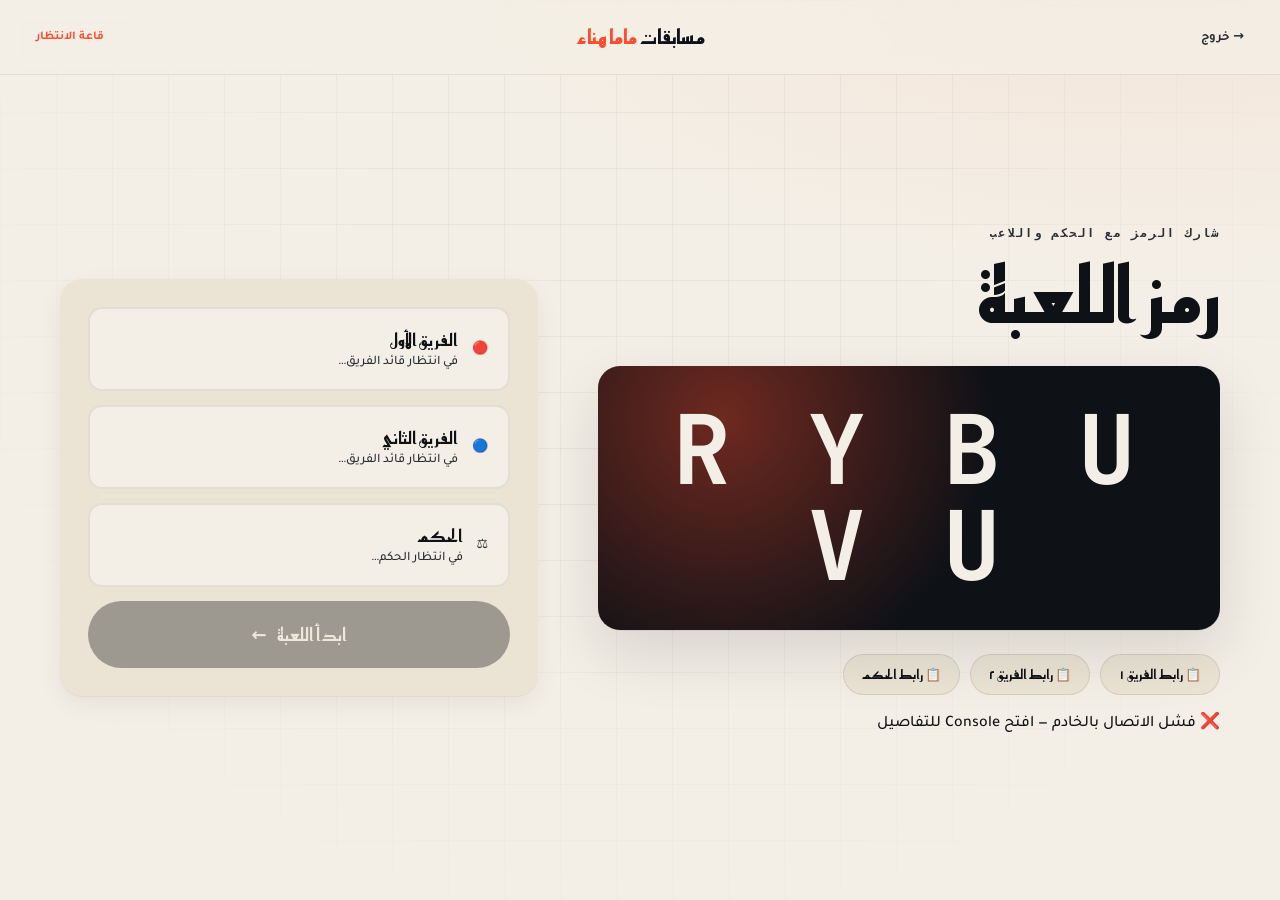
==== commit 199a4e41: "Add files via upload" ====
--- a/host.html
+++ b/host.html
@@ -31,25 +31,34 @@
       </div>
 
       <div class="link-row">
+        <button class="btn btn--ghost btn--sm" id="copyTeam1Link">📋 رابط الفريق ١</button>
+        <button class="btn btn--ghost btn--sm" id="copyTeam2Link">📋 رابط الفريق ٢</button>
         <button class="btn btn--ghost btn--sm" id="copyJudgeLink">📋 رابط الحكم</button>
-        <button class="btn btn--ghost btn--sm" id="copyPlayerLink">📋 رابط اللاعب</button>
       </div>
+      <p class="lobby-hint" id="lobbyHint">في انتظار اتصال الجميع…</p>
     </div>
 
     <div class="lobby-right">
       <div class="status-card">
+        <div class="status-pill" id="team1Status">
+          <span class="status-pill__icon">🔴</span>
+          <div>
+            <strong>الفريق الأول</strong>
+            <span id="team1StatusText">في انتظار قائد الفريق…</span>
+          </div>
+        </div>
+        <div class="status-pill" id="team2Status">
+          <span class="status-pill__icon">🔵</span>
+          <div>
+            <strong>الفريق الثاني</strong>
+            <span id="team2StatusText">في انتظار قائد الفريق…</span>
+          </div>
+        </div>
         <div class="status-pill" id="judgeStatus">
           <span class="status-pill__icon">⚖️</span>
           <div>
             <strong>الحكم</strong>
-            <span id="judgeStatusText">في انتظار الاتصال…</span>
-          </div>
-        </div>
-        <div class="status-pill" id="playerStatus">
-          <span class="status-pill__icon">🎮</span>
-          <div>
-            <strong>اللاعب</strong>
-            <span id="playerStatusText">في انتظار الاتصال…</span>
+            <span id="judgeStatusText">في انتظار الحكم…</span>
           </div>
         </div>
 
@@ -59,6 +68,32 @@
         </button>
       </div>
     </div>
+  </div>
+</section>
+
+
+<!-- =========== شاشة التصويت ============ -->
+<section class="screen screen--voting hidden" data-screen="voting">
+  <header class="board-top">
+    <div class="board-title" style="grid-column:1/-1;">
+      <span class="board-title__main">اختيار <em>الفئات</em></span>
+      <span class="board-title__turn" id="votingStatus">كل فريق يختار ٣ فئات من جواله</span>
+    </div>
+  </header>
+
+  <div class="voting-stage">
+    <div class="voting-teams">
+      <div class="voting-team voting-team--1">
+        <span class="voting-team__name" id="votingTeam1Name">الفريق ١</span>
+        <span class="voting-team__status" id="votingTeam1Status">يختار…</span>
+      </div>
+      <div class="voting-vs">VS</div>
+      <div class="voting-team voting-team--2">
+        <span class="voting-team__name" id="votingTeam2Name">الفريق ٢</span>
+        <span class="voting-team__status" id="votingTeam2Status">يختار…</span>
+      </div>
+    </div>
+    <p class="voting-hint">في انتظار إكمال التصويت من الفريقين…</p>
   </div>
 </section>
 
--- a/style.css
+++ b/style.css
@@ -396,34 +396,35 @@
 .board-grid {
   flex: 1;
   display: grid;
-  grid-template-columns: repeat(4, 1fr);
-  gap: 20px;
-  margin-bottom: 30px;
+  grid-template-columns: repeat(6, 1fr);
+  gap: 14px;
+  margin-bottom: 24px;
 }
 .cat-col {
   background: var(--paper-2);
   border-radius: var(--radius-lg);
-  padding: 20px;
-  display: flex; flex-direction: column; gap: 12px;
+  padding: 14px;
+  display: flex; flex-direction: column; gap: 8px;
 }
 .cat-col__head {
   text-align: center;
-  padding-bottom: 16px;
-  margin-bottom: 4px;
+  padding-bottom: 12px;
+  margin-bottom: 2px;
   border-bottom: 2px dashed rgba(14,17,22,.1);
 }
-.cat-col__emoji { font-size: 44px; margin-bottom: 8px; }
+.cat-col__emoji { font-size: 32px; margin-bottom: 6px; }
 .cat-col__name {
   font-family: var(--font-display);
-  font-size: 18px; font-weight: 700;
+  font-size: 14px; font-weight: 700;
+  line-height: 1.3;
 }
 .cat-tile {
   background: var(--ink);
   color: var(--accent-2);
   border-radius: var(--radius);
-  padding: 22px;
-  font-family: var(--font-display);
-  font-size: 38px; font-weight: 700;
+  padding: 14px 10px;
+  font-family: var(--font-display);
+  font-size: 26px; font-weight: 700;
   text-align: center;
   transition: transform .2s, opacity .3s;
   position: relative;
@@ -1009,11 +1010,15 @@
 .diff-tile__num { font-size: 38px; font-weight: 700; line-height: 1; }
 .diff-tile__lbl { font-size: 14px; font-weight: 600; opacity: .7; }
 .diff-tile--p200 { background: linear-gradient(135deg, #16B364, #129F58); color: white; }
-.diff-tile--p400 { background: linear-gradient(135deg, #F5A524, #E0901B); color: white; }
-.diff-tile--p600 { background: linear-gradient(135deg, #FF4D2E, #E03D1E); color: white; }
+.diff-tile--p400 { background: linear-gradient(135deg, #4DA3D9, #2E7BAE); color: white; }
+.diff-tile--p600 { background: linear-gradient(135deg, #F5A524, #E0901B); color: white; }
+.diff-tile--p800 { background: linear-gradient(135deg, #FF4D2E, #E03D1E); color: white; }
+.diff-tile--p1000 { background: linear-gradient(135deg, #8B2BE5, #6B1EBE); color: white; }
 .diff-tile--p200 .diff-tile__lbl,
 .diff-tile--p400 .diff-tile__lbl,
-.diff-tile--p600 .diff-tile__lbl { opacity: .85; }
+.diff-tile--p600 .diff-tile__lbl,
+.diff-tile--p800 .diff-tile__lbl,
+.diff-tile--p1000 .diff-tile__lbl { opacity: .85; }
 .diff-tile--used {
   background: var(--paper-2) !important;
   color: var(--ink-soft) !important;
@@ -1075,11 +1080,11 @@
   .qpoints, .qteam { font-size: 12px; }
   .qpoints span { font-size: 16px; padding: 4px 10px; }
   .board-stage { padding: 24px 16px; }
-  .board-grid { grid-template-columns: repeat(2, 1fr); gap: 12px; }
-  .cat-col { padding: 14px; gap: 8px; }
-  .cat-col__emoji { font-size: 30px; }
-  .cat-col__name { font-size: 14px; }
-  .cat-tile { padding: 14px; font-size: 24px; }
+  .board-grid { grid-template-columns: repeat(3, 1fr); gap: 10px; }
+  .cat-col { padding: 10px; gap: 6px; }
+  .cat-col__emoji { font-size: 24px; margin-bottom: 4px; }
+  .cat-col__name { font-size: 12px; }
+  .cat-tile { padding: 10px 6px; font-size: 18px; }
   .question-stage { padding: 30px 20px; gap: 30px; }
   .question-text { font-size: 28px; line-height: 1.4; }
   .timer-big, .timer__ring { width: 130px; height: 130px; }
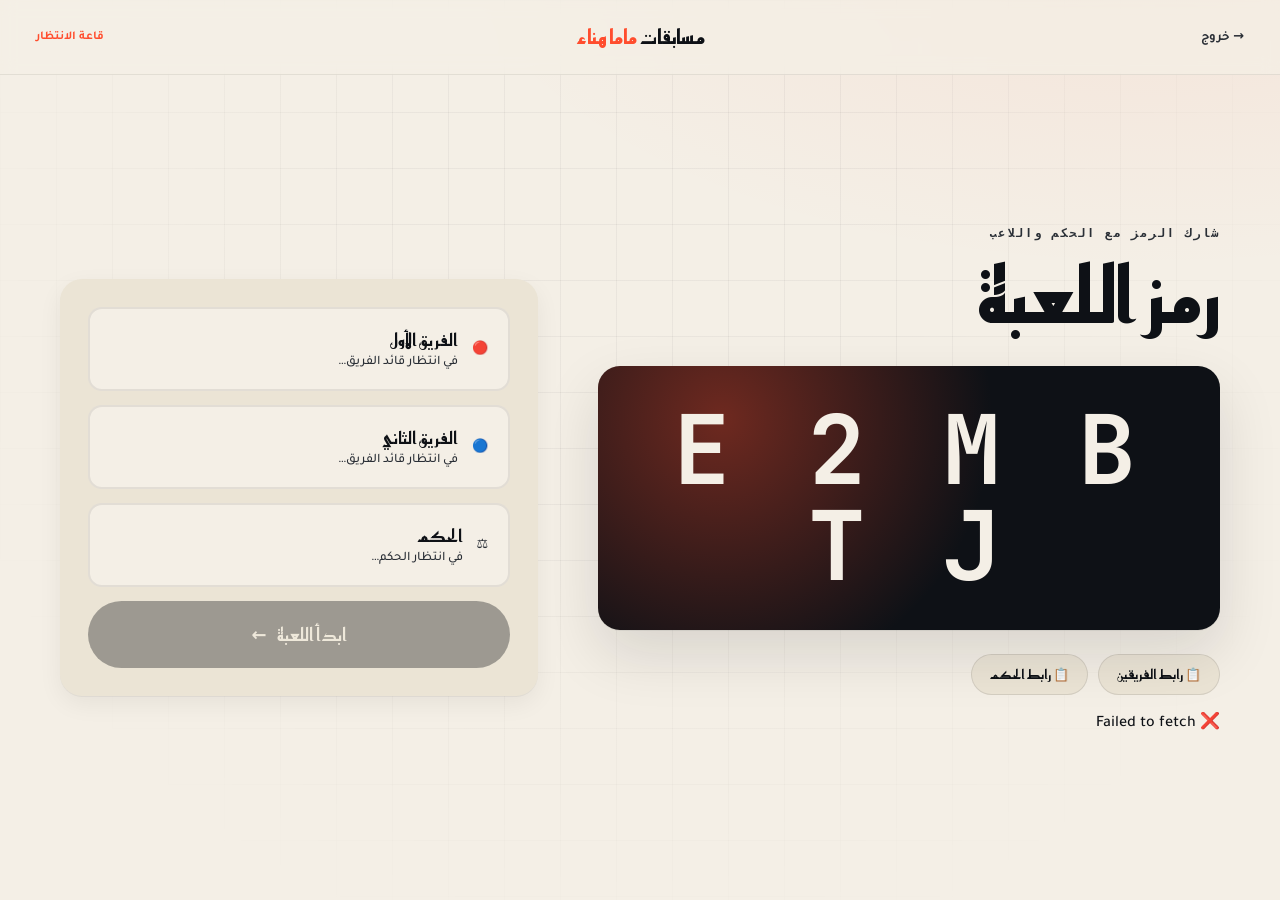
==== commit 6546cacd: "Add files via upload" ====
--- a/host.html
+++ b/host.html
@@ -31,8 +31,7 @@
       </div>
 
       <div class="link-row">
-        <button class="btn btn--ghost btn--sm" id="copyTeam1Link">📋 رابط الفريق ١</button>
-        <button class="btn btn--ghost btn--sm" id="copyTeam2Link">📋 رابط الفريق ٢</button>
+        <button class="btn btn--ghost btn--sm" id="copyTeamLink">📋 رابط الفريقين</button>
         <button class="btn btn--ghost btn--sm" id="copyJudgeLink">📋 رابط الحكم</button>
       </div>
       <p class="lobby-hint" id="lobbyHint">في انتظار اتصال الجميع…</p>
--- a/style.css
+++ b/style.css
@@ -982,9 +982,153 @@
   text-align: center;
   line-height: 1.3;
 }
+.picker-tile__count {
+  font-family: var(--font-mono);
+  font-size: 11px;
+  font-weight: 700;
+  background: var(--ink);
+  color: var(--accent-2);
+  padding: 2px 8px;
+  border-radius: 999px;
+  margin-top: 4px;
+}
+.picker-tile--used .picker-tile__count {
+  background: var(--success);
+  color: white;
+}
 .picker-tile--used {
-  opacity: .35;
+  opacity: .55;
   cursor: not-allowed;
+}
+/* ---- اختيار الفريق في صفحة الانضمام ---- */
+.team-choice-row {
+  display: grid;
+  grid-template-columns: 1fr 1fr;
+  gap: 12px;
+}
+.team-choice {
+  display: flex;
+  flex-direction: column;
+  align-items: center;
+  gap: 6px;
+  padding: 18px 12px;
+  border: 2px solid var(--ink-soft);
+  background: var(--paper);
+  border-radius: var(--radius);
+  cursor: pointer;
+  transition: all .15s ease;
+  font-family: var(--font-display);
+}
+.team-choice:hover:not(:disabled) {
+  border-color: var(--accent);
+  transform: translateY(-1px);
+}
+.team-choice__icon { font-size: 28px; line-height: 1; }
+.team-choice__lbl { font-size: 16px; font-weight: 700; color: var(--ink); }
+.team-choice__status {
+  font-size: 11px;
+  font-family: var(--font-mono);
+  color: var(--ink-soft);
+  background: var(--paper-2);
+  padding: 2px 8px;
+  border-radius: 999px;
+}
+.team-choice--selected {
+  border-color: var(--accent);
+  background: var(--accent);
+}
+.team-choice--selected .team-choice__lbl { color: var(--paper); }
+.team-choice--selected .team-choice__status {
+  background: rgba(255,255,255,.25);
+  color: var(--paper);
+}
+.team-choice--taken {
+  opacity: .45;
+  cursor: not-allowed;
+}
+.team-choice--taken .team-choice__status {
+  background: var(--ink);
+  color: var(--paper);
+}
+.team-choice:disabled { cursor: not-allowed; }
+
+.fairness-hint {
+  font-size: 12px;
+  color: var(--ink-soft);
+  margin: 8px 0 0;
+  font-weight: 500;
+}
+
+/* ---- شاشة التصويت (الشاشة الرئيسية) ---- */
+.voting-stage {
+  flex: 1;
+  padding: 60px;
+  display: flex; flex-direction: column; align-items: center; justify-content: center;
+  gap: 40px;
+}
+.voting-teams {
+  display: grid;
+  grid-template-columns: 1fr auto 1fr;
+  gap: 40px; align-items: center;
+  width: 100%; max-width: 900px;
+}
+.voting-team {
+  background: var(--paper-2);
+  border-radius: var(--radius-lg);
+  padding: 30px 24px;
+  text-align: center;
+  border: 3px solid transparent;
+  transition: all .3s;
+}
+.voting-team--1 { background: var(--team1-soft); }
+.voting-team--2 { background: var(--team2-soft); }
+.voting-team__name {
+  display: block;
+  font-family: var(--font-display);
+  font-size: 28px; font-weight: 700;
+  margin-bottom: 12px;
+}
+.voting-team__status {
+  display: inline-block;
+  font-family: var(--font-display);
+  font-size: 16px; font-weight: 600;
+  background: var(--ink); color: var(--paper);
+  padding: 8px 18px; border-radius: 999px;
+}
+.voting-status--done, .voting-team__status:has(:contains("✓")) {
+  background: var(--success); color: white;
+}
+.voting-vs {
+  font-family: var(--font-display);
+  font-size: 32px; font-weight: 700;
+  color: var(--ink-soft);
+}
+.voting-hint {
+  font-size: 16px;
+  color: var(--ink-soft);
+  font-weight: 500;
+  text-align: center;
+}
+
+/* ---- شاشة التصويت (الفريق على الجوال) ---- */
+.picker-tile--voted {
+  background: var(--success-soft) !important;
+  border-color: var(--success);
+  opacity: 1 !important;
+  position: relative;
+}
+.picker-tile--voted .picker-tile__name {
+  color: var(--success);
+}
+.picker-tile__check {
+  position: absolute;
+  top: 8px;
+  left: 8px;
+  background: var(--success); color: white;
+  width: 24px; height: 24px; border-radius: 50%;
+  display: grid; place-items: center;
+  font-weight: 700;
+  font-size: 14px;
 }
 
 /* ---- شبكة الصعوبة ---- */
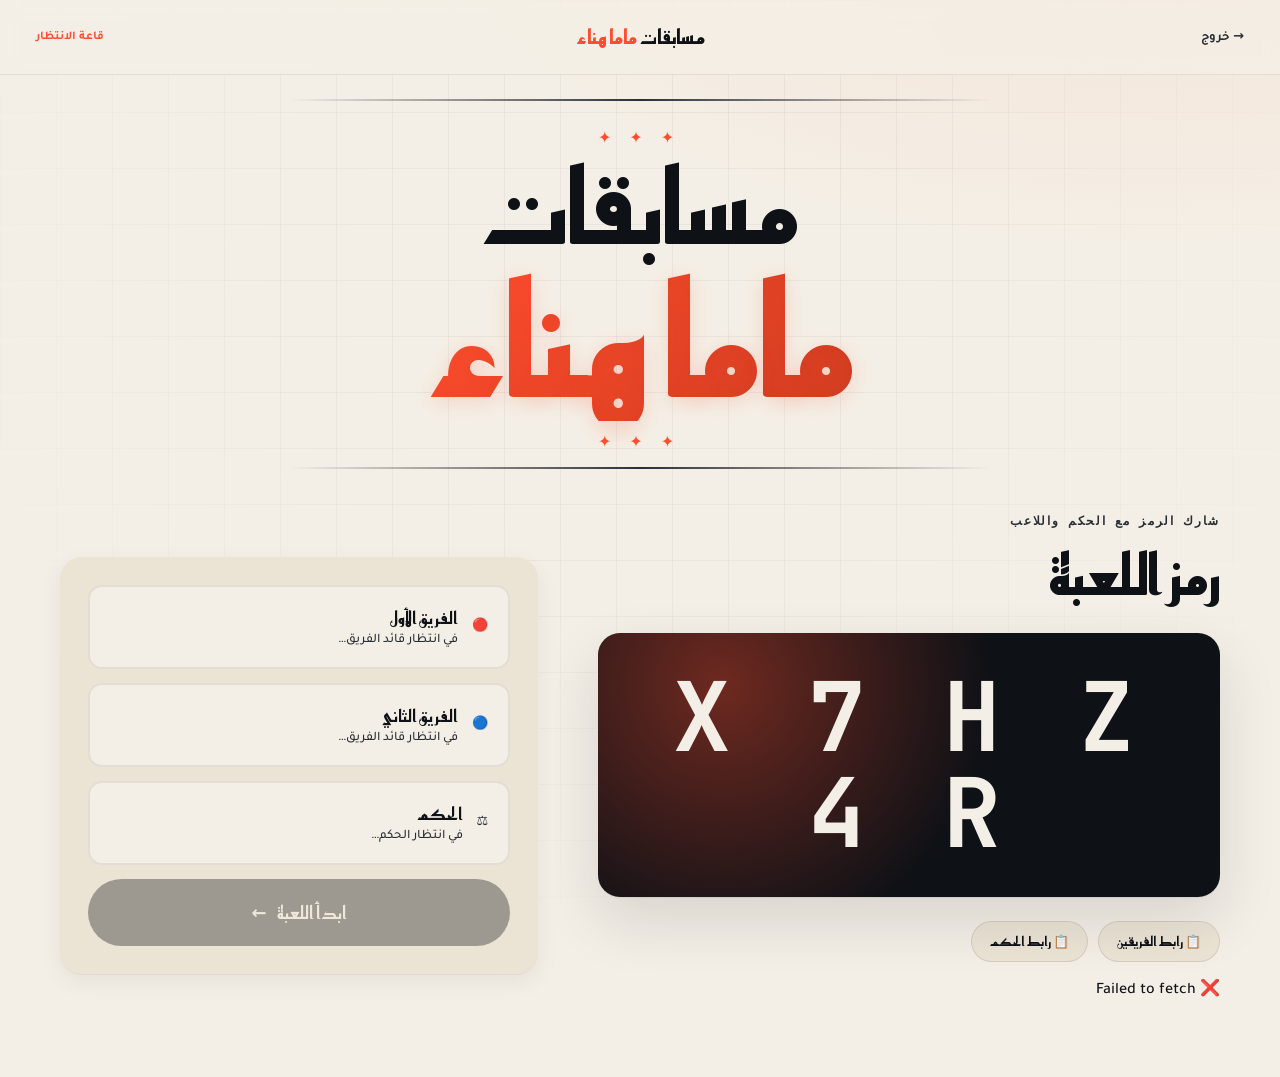
==== commit f1a00c1d: "Add files via upload" ====
--- a/host.html
+++ b/host.html
@@ -20,6 +20,13 @@
     <span class="host-top__title">مسابقات <em>ماما هناء</em></span>
     <span class="host-top__round">قاعة الانتظار</span>
   </header>
+
+  <div class="lobby-banner">
+    <span class="lobby-banner__eyebrow">✦ ✦ ✦</span>
+    <h1 class="lobby-banner__title">مسابقات</h1>
+    <h2 class="lobby-banner__name">ماما هناء</h2>
+    <span class="lobby-banner__eyebrow">✦ ✦ ✦</span>
+  </div>
 
   <div class="lobby-wrap">
     <div class="lobby-left">
@@ -76,7 +83,7 @@
   <header class="board-top">
     <div class="board-title" style="grid-column:1/-1;">
       <span class="board-title__main">اختيار <em>الفئات</em></span>
-      <span class="board-title__turn" id="votingStatus">كل فريق يختار ٣ فئات من جواله</span>
+      <span class="board-title__turn" id="votingStatus">كل فريق يختار ٣ فئات من تلفونه</span>
     </div>
   </header>
 
@@ -120,7 +127,7 @@
     <div class="board-grid" id="boardGrid">
       <!-- الفئات والنقاط -->
     </div>
-    <p class="board-hint">اللاعب يختار الفئة والنقاط من جواله</p>
+    <p class="board-hint">اللاعب يختار الفئة والنقاط من تلفونه</p>
   </div>
 </section>
 
--- a/style.css
+++ b/style.css
@@ -272,17 +272,68 @@
   font-weight: 700; text-align: left;
 }
 
+.lobby-banner {
+  text-align: center;
+  padding: 50px 40px 30px;
+  display: flex;
+  flex-direction: column;
+  align-items: center;
+  gap: 8px;
+  position: relative;
+}
+.lobby-banner::before,
+.lobby-banner::after {
+  content: "";
+  position: absolute;
+  left: 50%;
+  transform: translateX(-50%);
+  width: min(700px, 70%);
+  height: 2px;
+  background: linear-gradient(90deg, transparent, var(--ink-soft, rgba(0,0,0,.25)), transparent);
+}
+.lobby-banner::before { top: 24px; }
+.lobby-banner::after  { bottom: 14px; }
+.lobby-banner__eyebrow {
+  font-family: var(--font-display);
+  font-size: 16px;
+  letter-spacing: 8px;
+  color: var(--accent);
+  font-weight: 700;
+}
+.lobby-banner__title {
+  font-family: var(--font-display);
+  font-size: clamp(56px, 8vw, 110px);
+  line-height: 1;
+  font-weight: 700;
+  margin: 0;
+  color: var(--ink);
+  letter-spacing: -1px;
+}
+.lobby-banner__name {
+  font-family: var(--font-display);
+  font-size: clamp(80px, 12vw, 180px);
+  line-height: 1;
+  font-weight: 900;
+  margin: 0;
+  background: linear-gradient(135deg, var(--accent), #c93a1f);
+  -webkit-background-clip: text;
+  -webkit-text-fill-color: transparent;
+  background-clip: text;
+  text-shadow: 0 4px 20px rgba(255,77,46,.18);
+  letter-spacing: -2px;
+}
+
 .lobby-wrap {
   flex: 1;
   display: grid; grid-template-columns: 1.3fr 1fr;
   gap: 60px;
-  padding: 60px;
+  padding: 30px 60px 60px;
   max-width: 1400px; margin: 0 auto; width: 100%;
   align-items: center;
 }
 .lobby-headline {
   font-family: var(--font-display);
-  font-size: clamp(48px, 6vw, 80px);
+  font-size: clamp(36px, 4.5vw, 56px);
   line-height: 1; font-weight: 700;
   margin: 0 0 30px;
 }
@@ -645,7 +696,7 @@
 }
 
 /* ============================================================
- * شاشة الجوال (الحكم + اللاعب)
+ * شاشة التلفون (الحكم + اللاعب)
  * ============================================================ */
 .page-judge, .page-player {
   min-height: 100vh;
@@ -1110,7 +1161,7 @@
   text-align: center;
 }
 
-/* ---- شاشة التصويت (الفريق على الجوال) ---- */
+/* ---- شاشة التصويت (الفريق على التلفون) ---- */
 .picker-tile--voted {
   background: var(--success-soft) !important;
   border-color: var(--success);
@@ -1158,11 +1209,13 @@
 .diff-tile--p600 { background: linear-gradient(135deg, #F5A524, #E0901B); color: white; }
 .diff-tile--p800 { background: linear-gradient(135deg, #FF4D2E, #E03D1E); color: white; }
 .diff-tile--p1000 { background: linear-gradient(135deg, #8B2BE5, #6B1EBE); color: white; }
+.diff-tile--p1200 { background: linear-gradient(135deg, #1A1A2E, #000); color: white; }
 .diff-tile--p200 .diff-tile__lbl,
 .diff-tile--p400 .diff-tile__lbl,
 .diff-tile--p600 .diff-tile__lbl,
 .diff-tile--p800 .diff-tile__lbl,
-.diff-tile--p1000 .diff-tile__lbl { opacity: .85; }
+.diff-tile--p1000 .diff-tile__lbl,
+.diff-tile--p1200 .diff-tile__lbl { opacity: .85; }
 .diff-tile--used {
   background: var(--paper-2) !important;
   color: var(--ink-soft) !important;
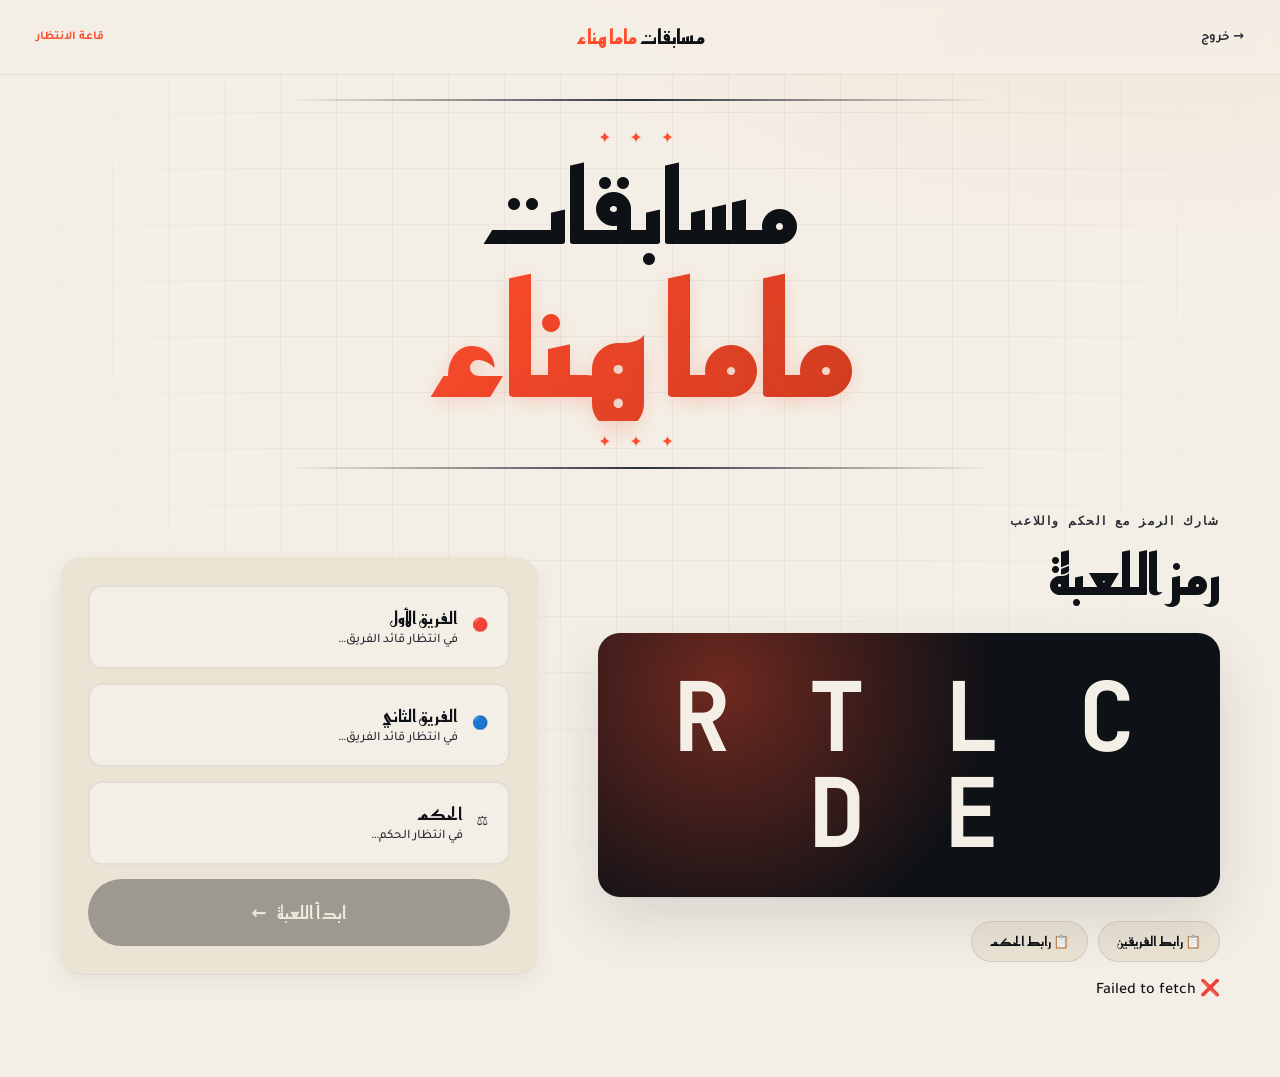
==== commit 096c46e6: "Add files via upload" ====
--- a/host.html
+++ b/host.html
@@ -106,6 +106,14 @@
 
 <!-- =========== لوحة الفئات ============ -->
 <section class="screen screen--board hidden" data-screen="board">
+  <div class="board-utility-bar">
+    <span class="board-utility-bar__code">
+      <span class="board-utility-bar__lbl">رمز اللعبة:</span>
+      <span class="board-utility-bar__val" id="boardGameCode">— — — — — —</span>
+    </span>
+    <button class="btn btn--ghost btn--sm btn--danger" id="endGameBtn">⊗ إنهاء اللعبة</button>
+  </div>
+
   <header class="board-top">
     <div class="team-card" id="hostTeam1Card">
       <span class="team-card__lbl" id="hostTeam1Name">الفريق الأحمر</span>
@@ -127,7 +135,7 @@
     <div class="board-grid" id="boardGrid">
       <!-- الفئات والنقاط -->
     </div>
-    <p class="board-hint">اللاعب يختار الفئة والنقاط من تلفونه</p>
+    <p class="board-hint">قائد الفريق يختار الفئة والنقاط من تلفونه</p>
   </div>
 </section>
 
--- a/style.css
+++ b/style.css
@@ -387,6 +387,71 @@
 .status-pill--ok span { color: var(--success); font-weight: 600; }
 
 /* ---- لوحة الفئات ---- */
+.board-utility-bar {
+  display: flex;
+  align-items: center;
+  justify-content: space-between;
+  padding: 10px 36px;
+  background: var(--ink);
+  color: var(--paper);
+  border-bottom: 1px solid rgba(14,17,22,.08);
+}
+.board-utility-bar__code {
+  display: inline-flex;
+  align-items: center;
+  gap: 12px;
+  font-family: var(--font-mono);
+}
+.board-utility-bar__lbl {
+  font-size: 13px;
+  opacity: .65;
+  font-weight: 500;
+}
+.board-utility-bar__val {
+  font-size: 18px;
+  font-weight: 700;
+  letter-spacing: 4px;
+  color: var(--accent-2);
+}
+.btn--danger {
+  background: rgba(255,77,46,.15);
+  color: #FF6B4F;
+  border-color: rgba(255,77,46,.4);
+}
+.btn--danger:hover {
+  background: rgba(255,77,46,.25);
+  border-color: var(--accent);
+  color: white;
+}
+
+/* ---- زر الرجوع للعبة السابقة ---- */
+.restore-btn {
+  display: inline-flex;
+  align-items: center;
+  gap: 8px;
+  background: linear-gradient(135deg, #16B364, #129F58);
+  color: white;
+  padding: 12px 18px;
+  border-radius: 10px;
+  border: none;
+  font-family: var(--font-display);
+  font-weight: 700;
+  font-size: 14px;
+  cursor: pointer;
+  width: 100%;
+  justify-content: center;
+  transition: all .15s ease;
+  margin-top: 8px;
+}
+.restore-btn:hover {
+  transform: translateY(-1px);
+  box-shadow: 0 4px 12px rgba(22,179,100,.3);
+}
+.restore-btn strong {
+  font-family: var(--font-mono);
+  letter-spacing: 2px;
+}
+
 .board-top {
   display: grid;
   grid-template-columns: 1fr 2fr 1fr;
